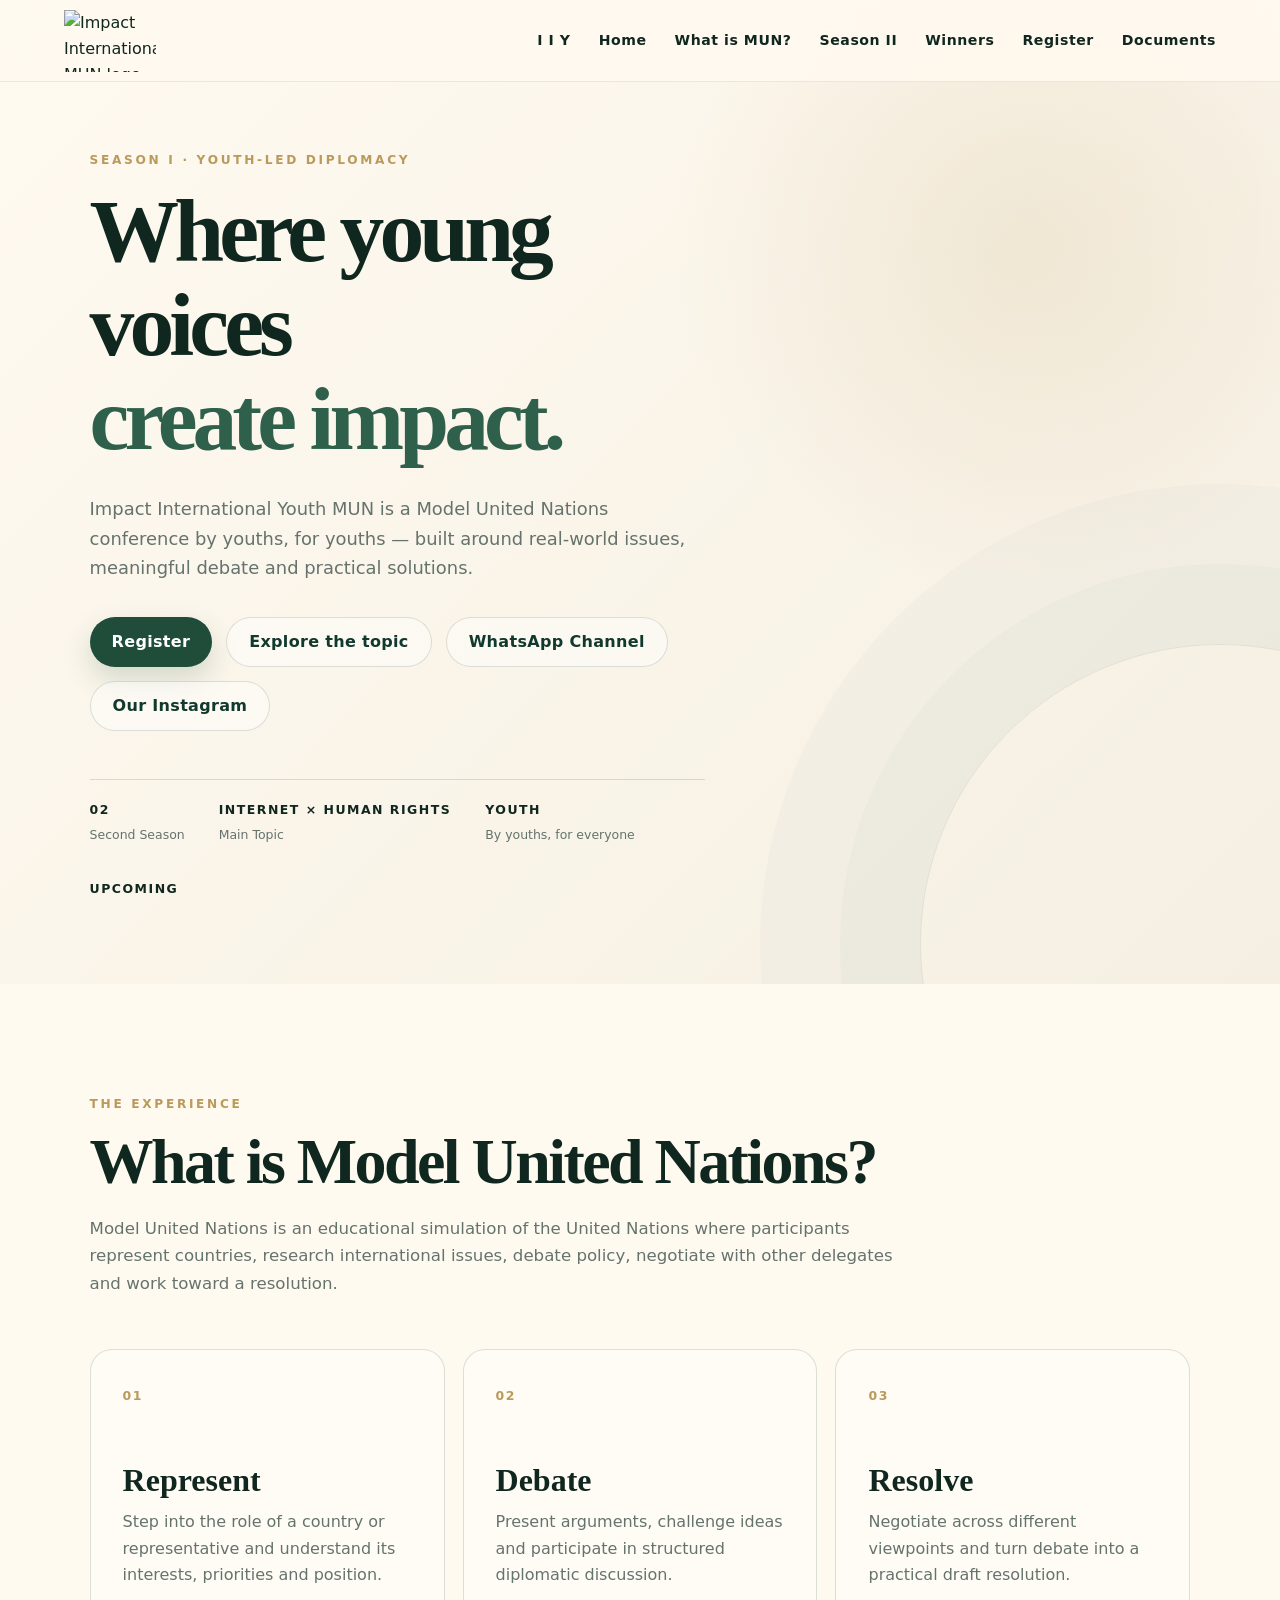
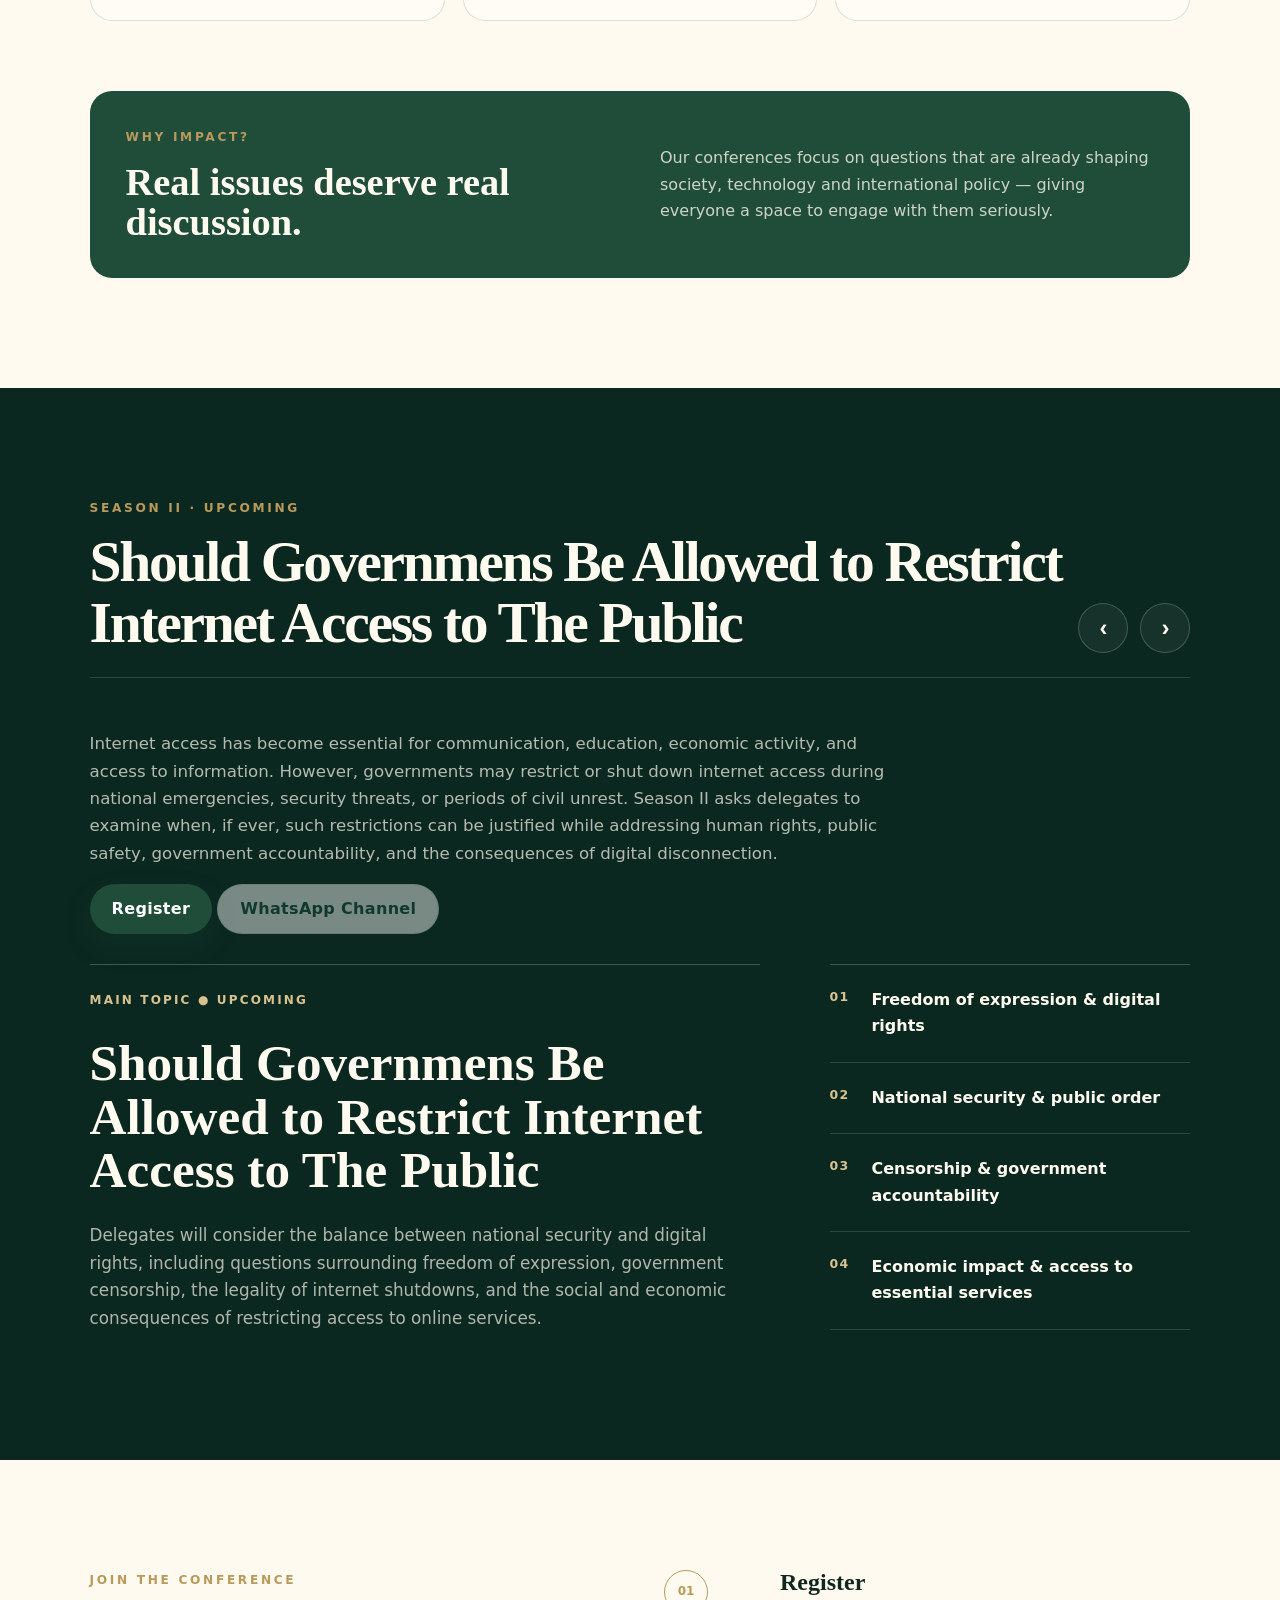
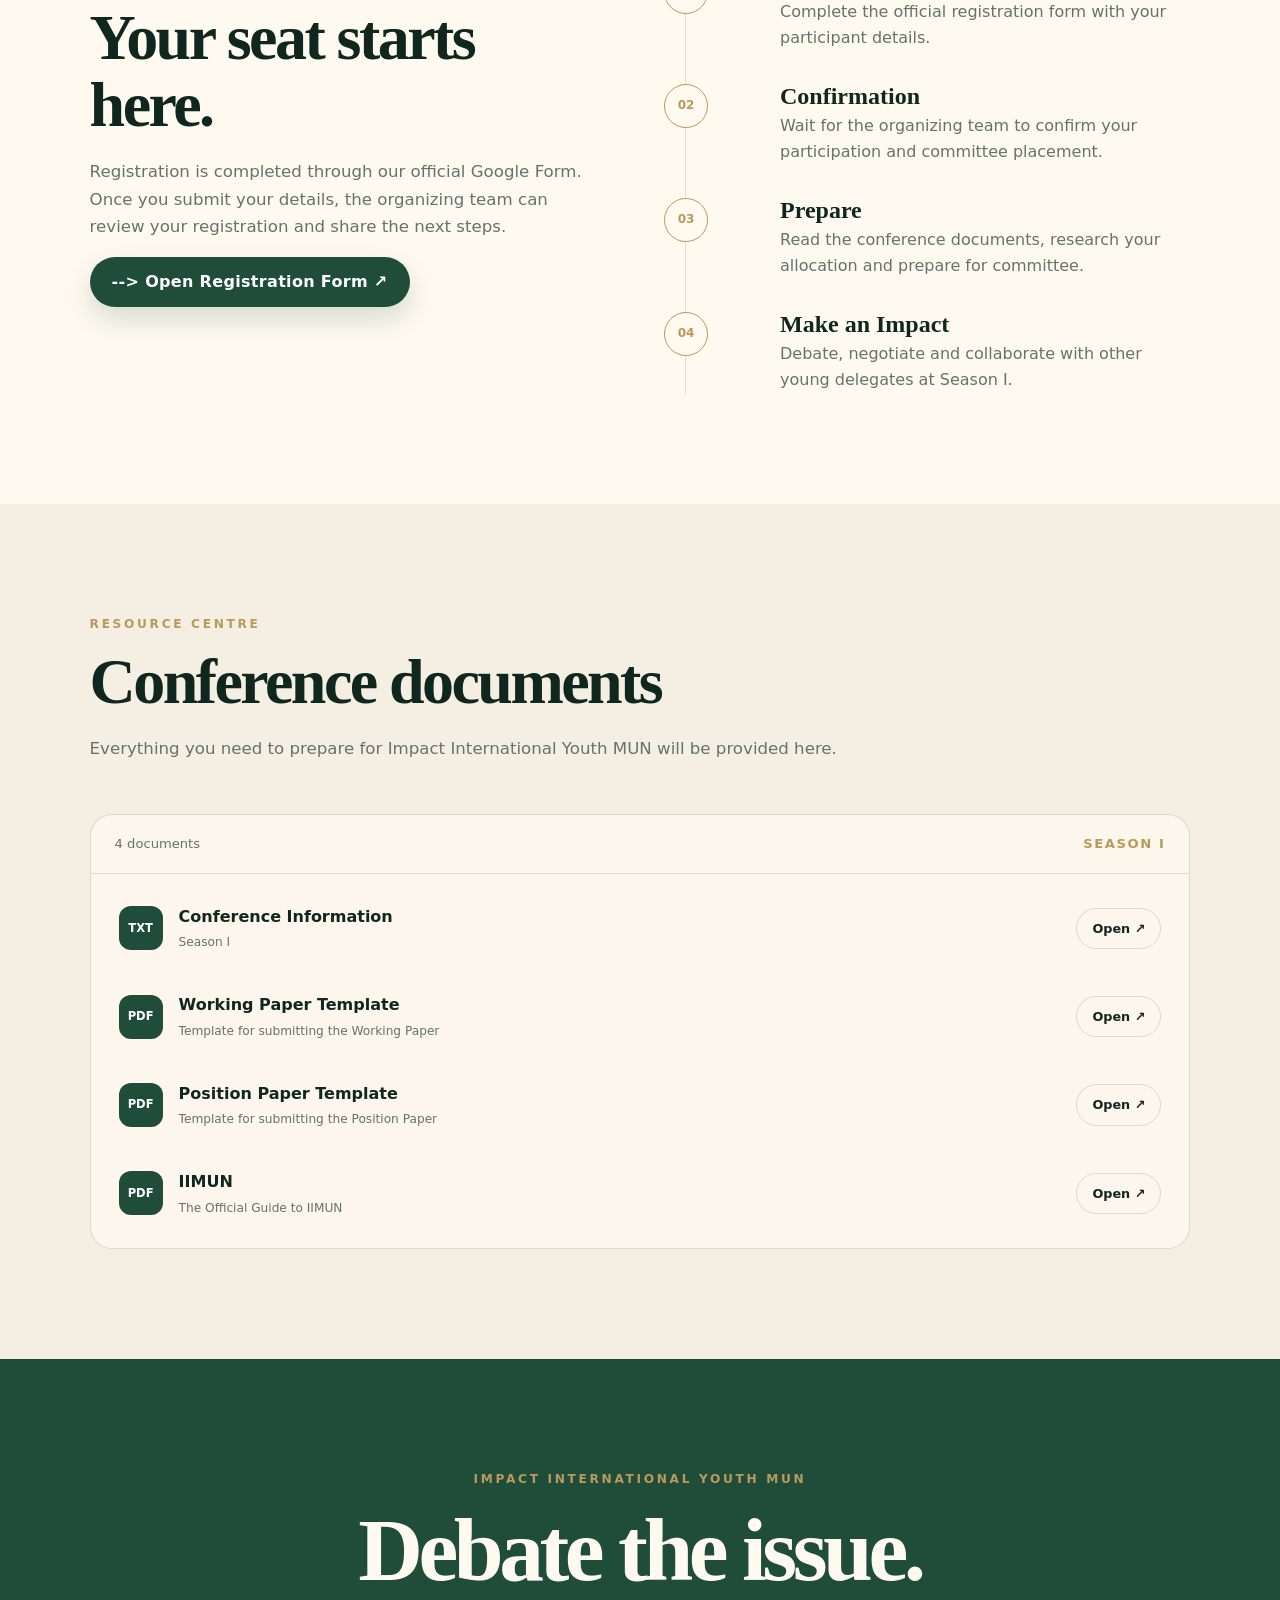
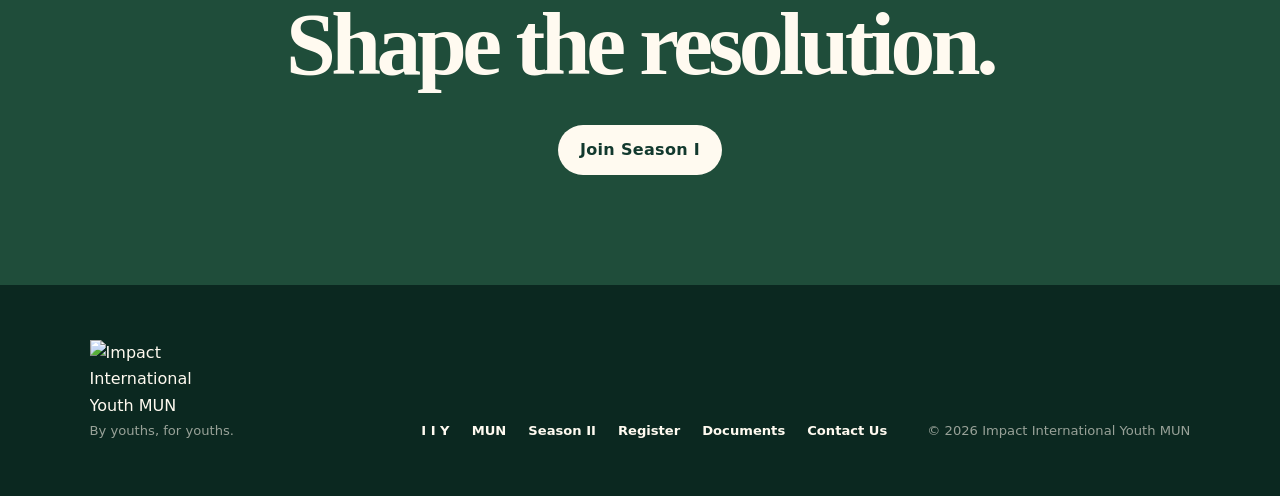
==== index.html @ 38511b3b "Update index.html refg" ====
<!DOCTYPE html>
<html lang="en">
<head>
  <meta charset="UTF-8">
  <meta name="viewport" content="width=device-width, initial-scale=1.0">
  <meta name="description" content="Impact International Youth MUN — a youth-led Model United Nations conference by youths, for youths.">
    <!-- Primary Title & Meta Description -->
  <title>Impact International Youth MUN </title>
  

  <!-- Favicon / Logo for Google Search Results -->
  <link rel="icon" type="image/png" sizes="32x32" href="assets/impact-logo.png">
  <link rel="icon" type="image/png" sizes="16x16" href="assets/imapct-logo.png">
  <link rel="apple-touch-icon" sizes="180x180" href="assets/impact-logo.png">

  <!-- Tells Google your Site Name explicitly -->
  <script type="application/ld+json">
  {
    "@context": "https://schema.org",
    "@type": "WebSite",
    "name": "Impact International Youth MUN",
    "alternateName": "IIYMUN",
    "url": "https://iiymun.mohammedlabeebbhuiyan.workers.dev/"
  }
  </script>
  
  <link rel="icon" type="image/png" href="assets/impact-logo.png">
  <link rel="stylesheet" href="css/styles.css">
</head>
<body>
  <header class="site-header">
    <a class="brand" href="#home" aria-label="Impact International Youth MUN home">
      <img src="assets/impact-logo.png" alt="Impact International MUN logo">
    </a>
    <button class="menu-toggle" aria-label="Open navigation" aria-expanded="false">☰</button>
    <nav class="nav">
      <a href="https://impact-international-youth.official-cd7.workers.dev/">I I Y</a>
      <a href="#home">Home</a>
      <a href="#mun">What is MUN?</a>
      <a href="#season">Season II</a>
      <a href="winners.html">Winners</a>
      <a href="#register">Register</a>
      <a href="#documents">Documents</a>
    </nav>
  </header>

  <main>
    <section id="home" class="hero">
      <div class="hero-glow"></div>
      <div class="hero-content reveal">
        <p class="eyebrow">SEASON I · YOUTH-LED DIPLOMACY</p>
        <h1>Where young voices<br><span>create impact.</span></h1>
        <p class="hero-copy">
          Impact International Youth MUN is a Model United Nations conference by youths, for youths —
          built around real-world issues, meaningful debate and practical solutions.
        </p>
        <div class="hero-actions">
          <a class="btn btn-primary" href="#register">Register</a>
          <a class="btn btn-ghost" href="#season">Explore the topic</a>
          <a class="btn btn-ghost" href="https://whatsapp.com/channel/0029VbDrN6X8qIzuxZwUVL2J" target="_blank">WhatsApp Channel</a>
          <a class="btn btn-ghost" href="https://www.instagram.com/iiy_official0" target="_blank">Our Instagram</a>
        </div>
        <div class="hero-meta">
          <div><strong>02</strong><span>Second Season</span></div>
          <div><strong>INTERNET × HUMAN RIGHTS</strong><span>Main Topic</span></div>
          <div><strong>YOUTH</strong><span>By youths, for everyone</span></div>
          <div><strong>UPCOMING</strong><span></span></div>
        </div>
      </div>
      <div class="hero-mark reveal">
        <img src="assets/impact-logo.png" alt="">
      </div>
    </section>

    <section id="mun" class="section section-light">
      <div class="section-heading reveal">
        <p class="eyebrow">THE EXPERIENCE</p>
        <h2>What is Model United Nations?</h2>
        <p>
          Model United Nations is an educational simulation of the United Nations where
          participants represent countries, research international issues, debate policy,
          negotiate with other delegates and work toward a resolution.
        </p>
      </div>

      <div class="cards three reveal">
        <article class="info-card">
          <span class="card-number">01</span>
          <h3>Represent</h3>
          <p>Step into the role of a country or representative and understand its interests, priorities and position.</p>
        </article>
        <article class="info-card">
          <span class="card-number">02</span>
          <h3>Debate</h3>
          <p>Present arguments, challenge ideas and participate in structured diplomatic discussion.</p>
        </article>
        <article class="info-card">
          <span class="card-number">03</span>
          <h3>Resolve</h3>
          <p>Negotiate across different viewpoints and turn debate into a practical draft resolution.</p>
        </article>
      </div>

      <div class="impact-strip reveal">
        <div>
          <p class="eyebrow">WHY IMPACT?</p>
          <h3>Real issues deserve real discussion.</h3>
        </div>
        <p>
          Our conferences focus on questions that are already shaping society, technology and
          international policy — giving everyone a space to engage with them seriously.
        </p>
      </div>
    </section>

<section id="season" class="section section-dark">
      <!-- Season Header with Side Arrow Navigation -->
      <div class="season-nav-header reveal">
        <div class="season-header-info">
          <p class="eyebrow" id="season-eyebrow">SEASON II · UPCOMING</p>
          <h2 id="season-title">Should Governmens Be Allowed to Restrict Internet Access to The Public</h2>
        </div>
        <div class="season-arrows">
          <button class="season-arrow-btn" id="prev-season" aria-label="Previous Season">‹</button>
          <button class="season-arrow-btn" id="next-season" aria-label="Next Season">›</button>
        </div>
      </div>

      <!-- SEASON II CONTENT (Active by default) -->
      <div class="season-content active" id="season-2-content" data-season="season-2" data-eyebrow="SEASON II · UPCOMING" data-title="Should Governmens Be Allowed to Restrict Internet Access to The Public">
        <div class="section-heading reveal" style="margin-bottom: 30px;">
          <p>
            Internet access has become essential for communication, education, economic activity, and access to information. However, governments may restrict or shut down internet access during national emergencies, security threats, or periods of civil unrest. Season II asks delegates to examine when, if ever, such restrictions can be justified while addressing human rights, public safety, government accountability, and the consequences of digital disconnection.
          </p>
          <!--<a class="btn btn-ghost" href="winners.html">Explore The Winners of S1</a>-->
          <a class="btn btn-primary" href="#register">Register</a>
          <a class="btn btn-ghost" href="https://whatsapp.com/channel/0029VbDrN6X8qIzuxZwUVL2J" target="_blank">WhatsApp Channel</a>
        </div>

        <div class="topic-layout">
          <div class="topic-main reveal">
            <div class="topic-tag">MAIN TOPIC ● UPCOMING </div>
            <h3>Should Governmens Be Allowed to Restrict Internet Access to The Public</h3>
            <p>
              Delegates will consider the balance between national security and digital rights, including questions surrounding freedom of expression, government censorship, the legality of internet shutdowns, and the social and economic consequences of restricting access to online services.
            </p>
          </div>
          <div class="topic-points reveal">
            <div><strong>01</strong><span>Freedom of expression & digital rights</span></div>
            <div><strong>02</strong><span>National security & public order</span></div>
            <div><strong>03</strong><span>Censorship & government accountability</span></div>
            <div><strong>04</strong><span>Economic impact & access to essential services</span></div>
            <!--<div><strong>05</strong><span><a class="btn btn-ghost" href="winners.html">Explore the Winners of S1</a></span></div>-->
          </div>
        </div>
      </div>

      <!-- SEASON I CONTENT -->
      <div class="season-content" id="season-1-content" data-season="season-1" data-eyebrow="SEASON I ● ENDED" data-title="Regulating AI in mental healthcare">
        <div class="section-heading reveal" style="margin-bottom: 30px;">
          <p>
            Artificial intelligence is increasingly being used to support mental healthcare diagnosis. 
            Season I asks delegates to examine how its benefits can be encouraged while
            addressing safety, accountability, privacy, bias and access.
          </p>
          <a class="btn btn-ghost" href="winners.html">Explore The Winners of S1</a>
        </div>

        <div class="topic-layout">
          <div class="topic-main reveal">
            <div class="topic-tag">MAIN TOPIC ● ENDED</div>
            <h3>How should governments and international institutions regulate the use of AI in mental healthcare?</h3>
            <p>
              Delegates will consider the balance between innovation and patient protection,
              including questions around oversight, transparency, data governance, responsibility
              when AI-assisted decisions go wrong, and equitable access to reliable technologies.
            </p>
          </div>
          <div class="topic-points reveal">
            <div><strong>01</strong><span>Patient safety & clinical oversight</span></div>
            <div><strong>02</strong><span>Privacy, consent & health data</span></div>
            <div><strong>03</strong><span>Bias, fairness & accountability</span></div>
            <div><strong>04</strong><span>Innovation & equitable access</span></div>
            <div><strong>05</strong><span><a class="btn btn-ghost" href="winners.html">Explore the Winners of S1</a></span></div>
          </div>
        </div>
      </div>
    </section>
      

      
    <section id="register" class="section section-light">
      <div class="registration-grid">
        <div class="section-heading reveal">
          <p class="eyebrow">JOIN THE CONFERENCE</p>
          <h2>Your seat starts here.</h2>
          <p>
            Registration is completed through our official Google Form. Once you submit your
            details, the organizing team can review your registration and share the next steps.
          </p>
          <a class="btn btn-primary" href="https://mymun.com/conferences/i-i-y-mun-2026" target="_blank" rel="noopener">-->
            <!--Open Registration Form ↗
          <!--<a class="btn btn-primary" href="assets/nor.png" target="_blank">-->
          Open Registration Form ↗
          </a>
          
        </div>

        <div class="process reveal">
          <div class="process-step">
            <span>01</span>
            <div><h3>Register</h3><p>Complete the official registration form with your participant details.</p></div>
          </div>
          <div class="process-line"></div>
          <div class="process-step">
            <span>02</span>
            <div><h3>Confirmation</h3><p>Wait for the organizing team to confirm your participation and committee placement.</p></div>
          </div>
          <div class="process-line"></div>
          <div class="process-step">
            <span>03</span>
            <div><h3>Prepare</h3><p>Read the conference documents, research your allocation and prepare for committee.</p></div>
          </div>
          <div class="process-line"></div>
          <div class="process-step">
            <span>04</span>
            <div><h3>Make an Impact</h3><p>Debate, negotiate and collaborate with other young delegates at Season I.</p></div>
          </div>
        </div>
      </div>
    </section>

    <section id="documents" class="section section-docs">
      <div class="section-heading reveal">
        <p class="eyebrow">RESOURCE CENTRE</p>
        <h2>Conference documents</h2>
        <p>Everything you need to prepare for Impact International Youth MUN will be provided here.</p>
      </div>

      <div class="documents-panel reveal">
        <div class="documents-toolbar">
          <span id="document-count">1 document</span>
          <span class="document-status">SEASON I</span>
        </div>
        <div id="documents-list" class="documents-list"></div>
      </div>
    </section>

    <section class="cta-section">
      <div class="cta-inner reveal">
        <p class="eyebrow">IMPACT INTERNATIONAL YOUTH MUN</p>
        <h2>Debate the issue.<br>Shape the resolution.</h2>
        <a class="btn btn-light" href="#register">Join Season I</a>
      </div>
    </section>
  </main>

  <footer class="footer">
    <div>
      <img src="assets/impact-logo.png" alt="Impact International Youth MUN">
      <p>By youths, for youths.</p>
    </div>
    <div class="footer-links">
      <a href="https://impact-international-youth.official-cd7.workers.dev/">I I Y</a>
      <a href="#mun">MUN</a>
      <a href="#season">Season II</a>
      <a href="#register">Register</a>
      <a href="#documents">Documents</a>
      <a href="mailto:impactinternationalyouth@gmail.com">Contact Us</a>
    </div>
    <p class="copyright">© <span id="year"></span> Impact International Youth MUN</p>
    
  </footer>

  <script src="js/script.js"></script>
</body>
</html>
---- css/styles.css ----
:root {
  --green-950: #0b2820;
  --green-900: #12392e;
  --green-800: #1f4d3a;
  --green-700: #2e604c;
  --green-500: #5c806d;
  --cream: #f5efe3;
  --paper: #fffaf0;
  --gold: #b99a5b;
  --gold-light: #d8c28f;
  --ink: #10271f;
  --muted: #65736d;
  --line: rgba(31, 77, 58, .16);
  --shadow: 0 24px 70px rgba(11, 40, 32, .12);
  --radius: 22px;
  --max: 1180px;
}

* { box-sizing: border-box; }
html { scroll-behavior: smooth; }
body {
  margin: 0;
  color: var(--ink);
  background: var(--paper);
  font-family: Inter, ui-sans-serif, system-ui, -apple-system, BlinkMacSystemFont, "Segoe UI", sans-serif;
  line-height: 1.65;
}
a { color: inherit; text-decoration: none; }
img { max-width: 100%; display: block; }

.site-header {
  position: fixed;
  z-index: 50;
  top: 0;
  left: 0;
  right: 0;
  height: 82px;
  padding: 10px clamp(20px, 5vw, 70px);
  display: flex;
  align-items: center;
  justify-content: space-between;
  background: rgba(255,250,240,.84);
  backdrop-filter: blur(18px);
  border-bottom: 1px solid rgba(31,77,58,.1);
}
.brand img { width: 92px; height: 62px; object-fit: contain; object-position: center; }
.nav { display: flex; gap: 28px; align-items: center; font-size: .88rem; font-weight: 700; letter-spacing: .04em; }
.nav a { position: relative; padding: 8px 0; }
.nav a::after { content:""; position:absolute; left:0; bottom:0; width:0; height:2px; background:var(--gold); transition:.25s; }
.nav a:hover::after { width:100%; }
.menu-toggle { display:none; border:0; background:transparent; font-size:1.6rem; color:var(--green-900); }

.hero {
  min-height: 100vh;
  padding: 150px clamp(22px, 7vw, 100px) 80px;
  display: grid;
  grid-template-columns: 1.15fr .85fr;
  gap: 30px;
  align-items: center;
  position: relative;
  overflow: hidden;
  background:
    radial-gradient(circle at 80% 25%, rgba(185,154,91,.15), transparent 28%),
    linear-gradient(135deg, var(--paper), var(--cream));
}
.hero-glow { position:absolute; width:600px; height:600px; border-radius:50%; right:-240px; bottom:-260px; border:1px solid rgba(31,77,58,.1); box-shadow:0 0 0 80px rgba(31,77,58,.025), 0 0 0 160px rgba(31,77,58,.018); }
.hero-content { max-width: 760px; position:relative; z-index:1; }
.eyebrow { margin:0 0 14px; color:var(--gold); font-size:.76rem; font-weight:800; letter-spacing:.22em; text-transform:uppercase; }
h1,h2,h3 { font-family: Georgia, "Times New Roman", serif; line-height:1.05; }
h1 { font-size:clamp(3.4rem, 7vw, 6.7rem); margin:0 0 28px; letter-spacing:-.055em; }
h1 span { color:var(--green-700); }
.hero-copy { max-width:650px; font-size:1.12rem; color:var(--muted); }
.hero-actions { display:flex; gap:14px; flex-wrap:wrap; margin:34px 0 48px; }
.btn { display:inline-flex; align-items:center; justify-content:center; min-height:50px; padding:0 22px; border-radius:999px; font-weight:800; letter-spacing:.02em; transition:transform .2s, box-shadow .2s, background .2s; }
.btn:hover { transform:translateY(-2px); }
.btn-primary { background:var(--green-800); color:white; box-shadow:0 12px 28px rgba(31,77,58,.18); }
.btn-ghost { border:1px solid var(--line); color:var(--green-900); background:rgba(255,255,255,.45); }
.btn-light { background:var(--paper); color:var(--green-900); }
.hero-meta { display:flex; gap:34px; flex-wrap:wrap; border-top:1px solid var(--line); padding-top:20px; }
.hero-meta div { display:flex; flex-direction:column; }
.hero-meta strong { font-size:.78rem; letter-spacing:.12em; }
.hero-meta span { color:var(--muted); font-size:.78rem; margin-top:4px; }
.hero-mark { justify-self:center; max-width:510px; filter: drop-shadow(0 30px 35px rgba(11,40,32,.14)); }
.hero-mark img { width:100%; }

.section { padding:110px clamp(22px, 7vw, 100px); }
.section-light { background:var(--paper); }
.section-dark { background:var(--green-950); color:var(--paper); }
.section-heading { max-width:820px; margin-bottom:52px; }
.section-heading h2 { margin:0 0 20px; font-size:clamp(2.5rem, 5vw, 4.6rem); letter-spacing:-.04em; }
.section-heading p:not(.eyebrow) { color:var(--muted); font-size:1.04rem; }
.section-dark .section-heading p:not(.eyebrow) { color:rgba(255,250,240,.7); }

.cards { max-width:var(--max); margin:auto; }
.three { display:grid; grid-template-columns:repeat(3,1fr); gap:18px; }
.info-card { border:1px solid var(--line); padding:32px; border-radius:var(--radius); background:rgba(255,255,255,.4); min-height:260px; transition:transform .25s, box-shadow .25s; }
.info-card:hover { transform:translateY(-5px); box-shadow:var(--shadow); }
.card-number { color:var(--gold); font-weight:800; font-size:.78rem; letter-spacing:.12em; }
.info-card h3 { font-size:2rem; margin:55px 0 12px; }
.info-card p { color:var(--muted); margin:0; }
.impact-strip { max-width:var(--max); margin:70px auto 0; padding:36px; border-radius:var(--radius); background:var(--green-800); color:var(--paper); display:grid; grid-template-columns:1fr 1fr; gap:40px; align-items:center; }
.impact-strip h3 { font-size:2.4rem; margin:0; }
.impact-strip p:last-child { color:rgba(255,250,240,.78); }

.topic-layout { max-width:var(--max); margin:auto; display:grid; grid-template-columns:1.3fr .7fr; gap:70px; align-items:start; }
.topic-main { border-top:1px solid rgba(255,250,240,.22); padding-top:26px; }
.topic-tag { color:var(--gold-light); font-size:.75rem; font-weight:800; letter-spacing:.18em; }
.topic-main h3 { font-size:clamp(2rem,4vw,3.5rem); margin:25px 0; }
.topic-main p { color:rgba(255,250,240,.68); font-size:1.05rem; }
.topic-points { border-top:1px solid rgba(255,250,240,.22); }
.topic-points div { display:flex; gap:22px; padding:22px 0; border-bottom:1px solid rgba(255,250,240,.15); }
.topic-points strong { color:var(--gold-light); font-size:.78rem; letter-spacing:.1em; }
.topic-points span { font-weight:700; }

.registration-grid { max-width:var(--max); margin:auto; display:grid; grid-template-columns:1fr 1fr; gap:90px; align-items:start; }
.registration-grid .section-heading { margin:0; }
.small-note { font-size:.78rem !important; color:#8b938e !important; margin-top:15px; }
.process { border-left:1px solid var(--line); padding-left:30px; }
.process-step { display:grid; grid-template-columns:44px 1fr; gap:20px; align-items:start; }
.process-step > span { width:44px; height:44px; display:grid; place-items:center; border:1px solid var(--gold); border-radius:50%; color:var(--gold); font-weight:800; font-size:.75rem; margin-left:-52px; background:var(--paper); }
.process-step h3 { font-size:1.5rem; margin:0 0 4px; }
.process-step p { color:var(--muted); margin:0; }
.process-line { height:32px; }

.section-docs { background:var(--cream); }
.documents-panel { max-width:var(--max); margin:auto; border:1px solid var(--line); border-radius:var(--radius); background:rgba(255,250,240,.7); overflow:hidden; }
.documents-toolbar { padding:18px 24px; display:flex; justify-content:space-between; border-bottom:1px solid var(--line); color:var(--muted); font-size:.82rem; }
.document-status { color:var(--gold); font-weight:800; letter-spacing:.12em; }
.documents-list { padding:10px; }
.document-row { display:flex; justify-content:space-between; align-items:center; gap:20px; padding:20px 18px; border-radius:14px; }
.document-row:hover { background:rgba(31,77,58,.06); }
.document-info { display:flex; align-items:center; gap:16px; }
.document-icon { width:44px; height:44px; display:grid; place-items:center; border-radius:12px; background:var(--green-800); color:white; font-size:.72rem; font-weight:900; }
.document-name { font-weight:800; }
.document-type { display:block; color:var(--muted); font-size:.76rem; margin-top:2px; }
.document-open { border:1px solid var(--line); border-radius:999px; padding:9px 15px; font-size:.8rem; font-weight:800; }
.empty-docs { padding:30px 20px; color:var(--muted); }

.cta-section { padding:110px 22px; background:var(--green-800); color:var(--paper); text-align:center; }
.cta-inner h2 { font-size:clamp(3rem,7vw,6rem); letter-spacing:-.05em; margin:0 0 34px; }

.footer { background:var(--green-950); color:var(--paper); padding:55px clamp(22px,7vw,100px); display:grid; grid-template-columns:1fr auto auto; gap:40px; align-items:end; }
.footer img { width:120px; height:75px; object-fit:contain; object-position:left center; }
.footer p { margin:5px 0 0; color:rgba(255,250,240,.58); font-size:.82rem; }
.footer-links { display:flex; gap:22px; font-size:.82rem; font-weight:700; }
.footer-links a:hover { color:var(--gold-light); }
.copyright { text-align:right; }

.reveal { opacity:0; transform:translateY(20px); transition:opacity .7s ease, transform .7s ease; }
.reveal.visible { opacity:1; transform:none; }

@media (max-width: 900px) {
  .nav { position:absolute; top:82px; right:18px; left:18px; padding:18px; border:1px solid var(--line); border-radius:18px; background:var(--paper); display:none; flex-direction:column; align-items:stretch; gap:4px; box-shadow:var(--shadow); }
  .nav.open { display:flex; }
  .menu-toggle { display:block; }
  .hero { grid-template-columns:1fr; min-height:auto; padding-top:135px; }
  .hero-mark { max-width:370px; order:-1; }
  .three, .registration-grid, .topic-layout, .impact-strip { grid-template-columns:1fr; }
  .registration-grid { gap:55px; }
  .footer { grid-template-columns:1fr; align-items:start; }
  .copyright { text-align:left; }
}
@media (max-width: 600px) {
  h1 { font-size:3.25rem; }
  .section { padding-top:78px; padding-bottom:78px; }
  .hero-meta { gap:20px; }
  .hero-actions .btn { width:100%; }
  .topic-main h3 { font-size:2rem; }
  .process { margin-left:10px; }
  .footer-links { flex-wrap:wrap; }
}

/* Season Switcher Styles */
.season-switcher {
  display: flex;
  gap: 12px;
  margin-bottom: 40px;
  justify-content: flex-start;
}

.season-btn {
  background: rgba(255, 250, 240, 0.08);
  border: 1px solid rgba(255, 250, 240, 0.15);
  color: var(--paper);
  padding: 10px 20px;
  border-radius: 999px;
  font-weight: 700;
  font-size: 0.85rem;
  cursor: pointer;
  transition: all 0.25s ease;
}

.season-btn:hover {
  background: rgba(255, 250, 240, 0.15);
}

.season-btn.active {
  background: var(--gold);
  color: var(--green-950);
  border-color: var(--gold);
}

/* Season Content Visibility Toggles */
.season-content {
  display: none;
  opacity: 0;
  transition: opacity 0.4s ease;
}

.season-content.active {
  display: block;
  opacity: 1;
}
/* Season Arrow Navigation Header */
.season-nav-header {
  display: flex;
  justify-content: space-between;
  align-items: flex-end;
  margin-bottom: 52px;
  border-bottom: 1px solid rgba(255, 250, 240, 0.15);
  padding-bottom: 24px;
}

.season-header-info h2 {
  margin: 0;
  font-size: clamp(2.2rem, 4.5vw, 4rem);
  letter-spacing: -.04em;
}

.season-arrows {
  display: flex;
  gap: 12px;
}

.season-arrow-btn {
  width: 50px;
  height: 50px;
  border-radius: 50%;
  border: 1px solid rgba(255, 250, 240, 0.2);
  background: rgba(255, 250, 240, 0.05);
  color: var(--paper);
  font-size: 1.5rem;
  font-weight: 700;
  display: grid;
  place-items: center;
  cursor: pointer;
  transition: all 0.25s ease;
}

.season-arrow-btn:hover {
  background: var(--gold);
  color: var(--green-950);
  border-color: var(--gold);
  transform: translateY(-2px);
}
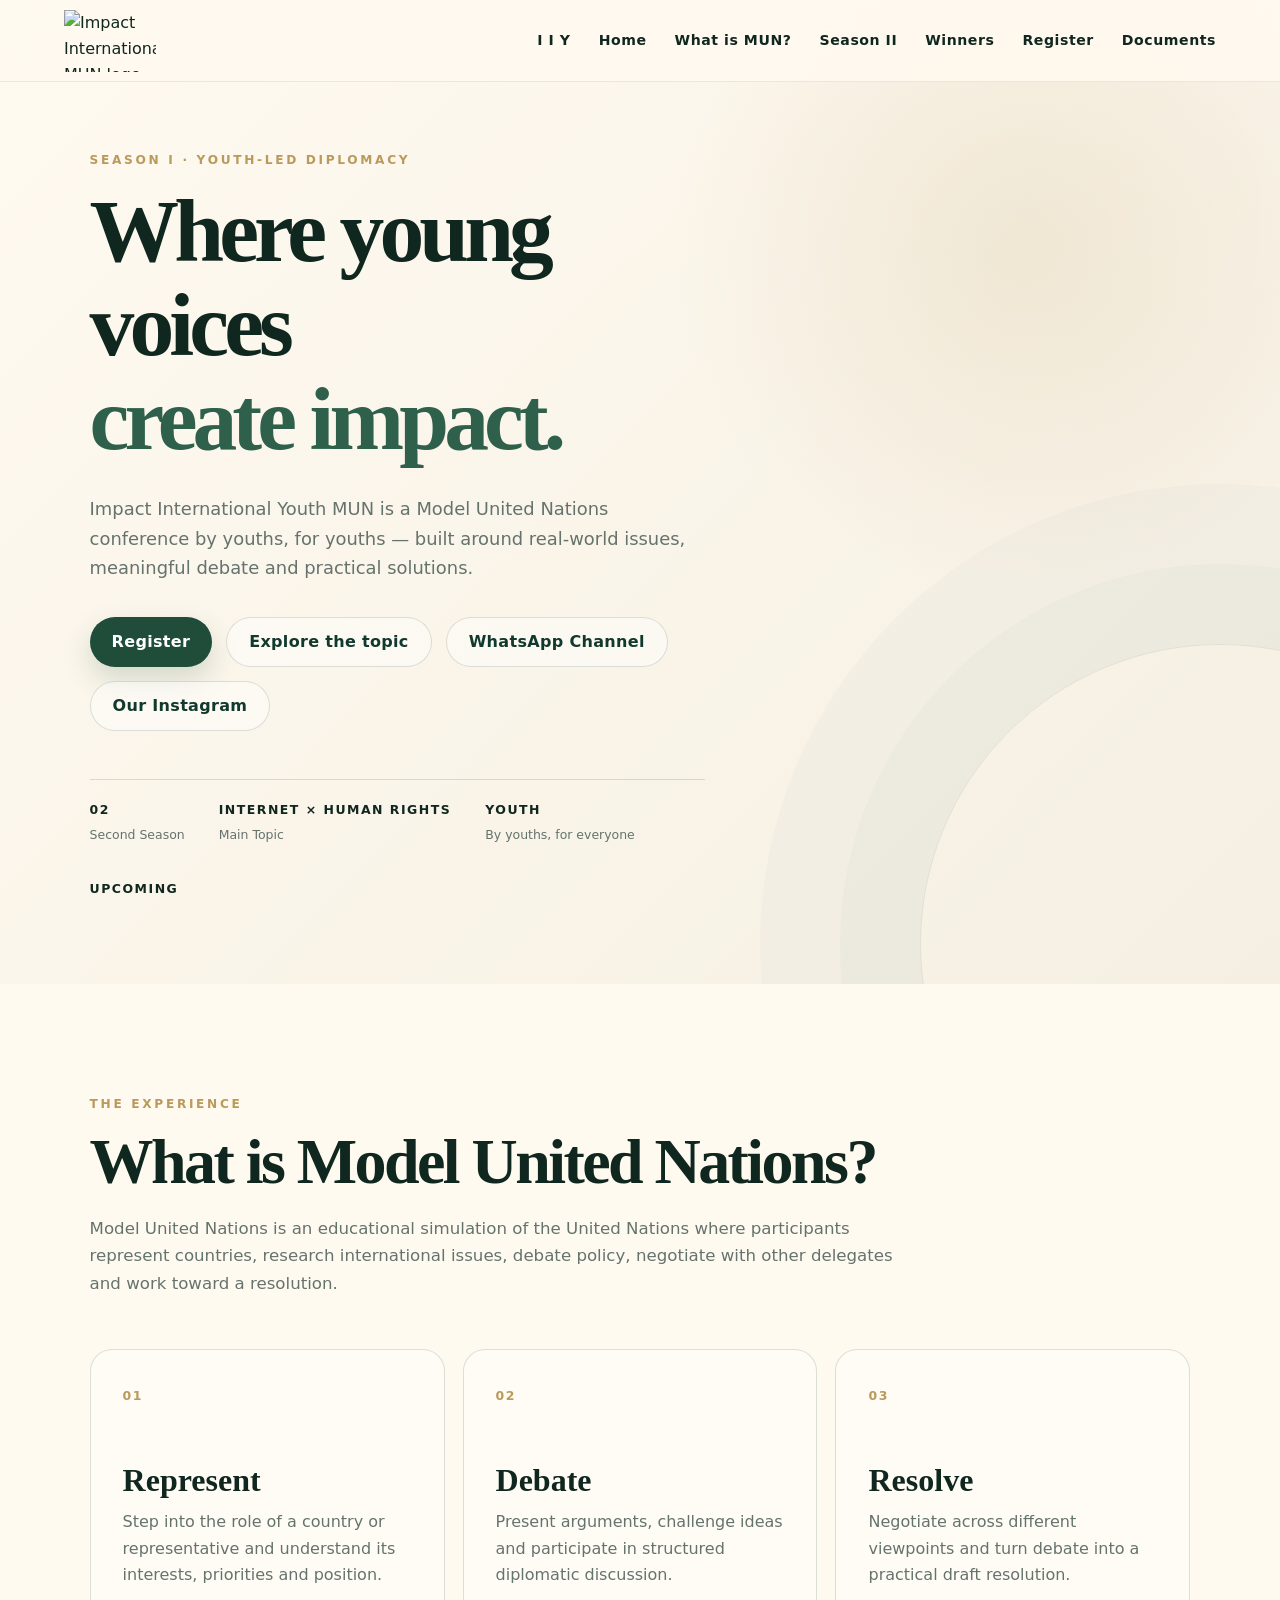
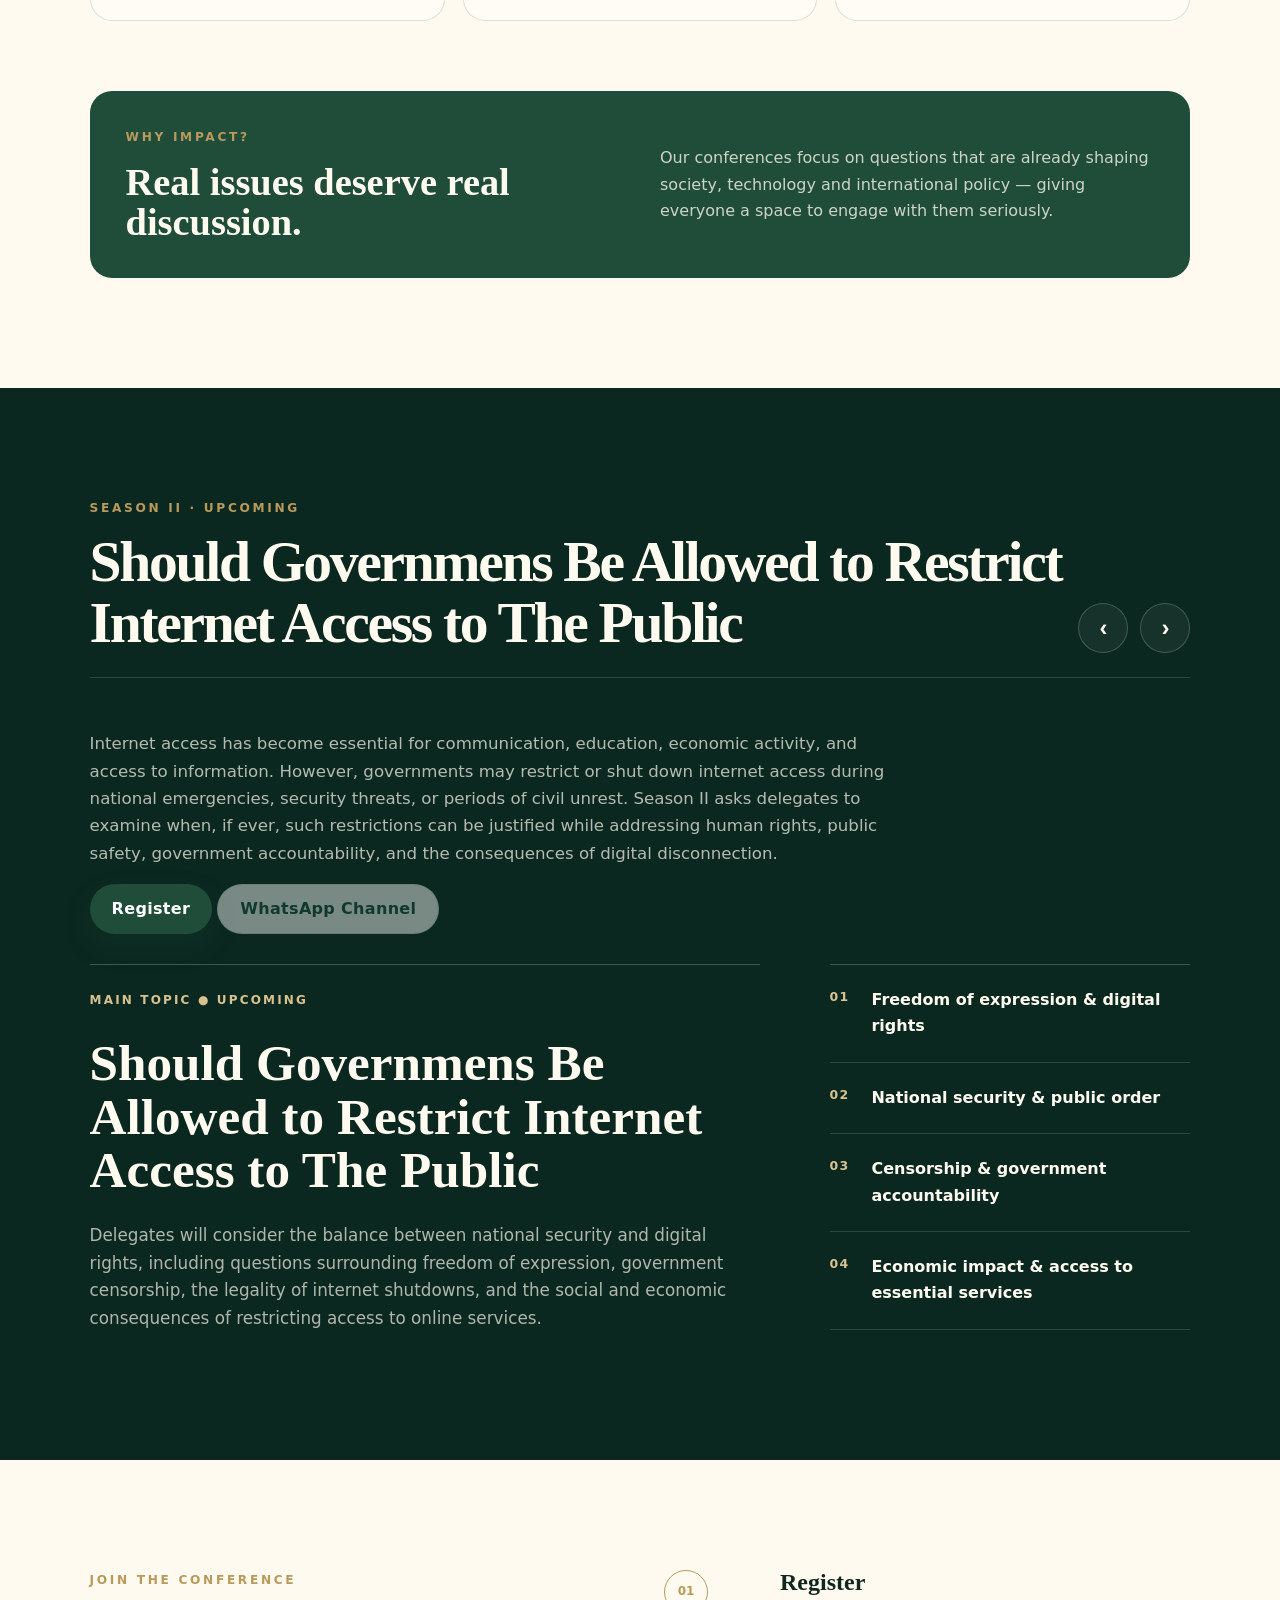
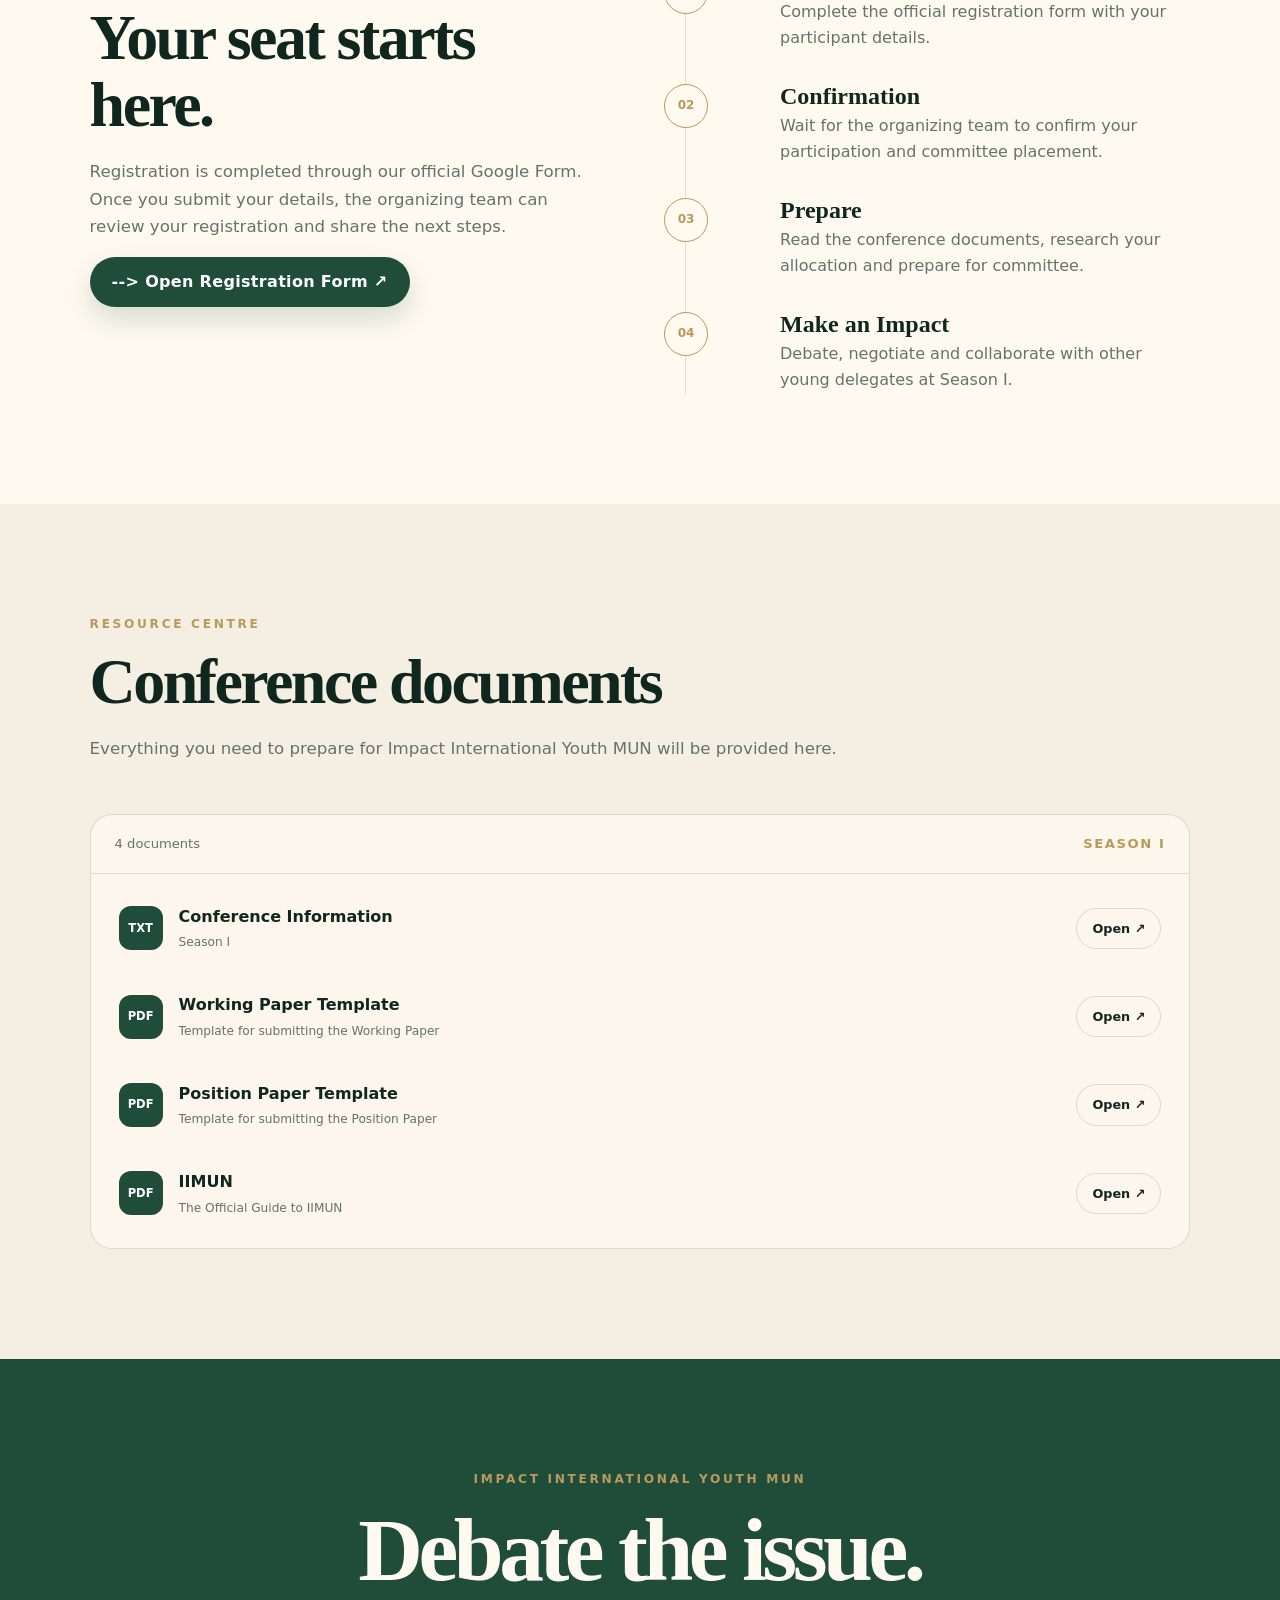
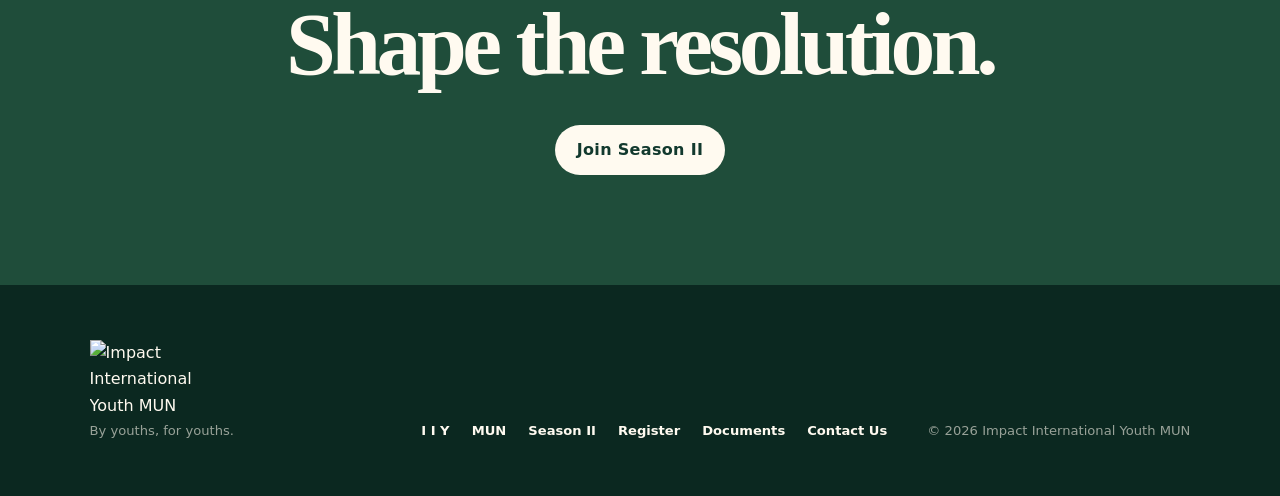
==== commit c30ea42f: "Update index.html s" ====
--- a/index.html
+++ b/index.html
@@ -250,7 +250,7 @@
       <div class="cta-inner reveal">
         <p class="eyebrow">IMPACT INTERNATIONAL YOUTH MUN</p>
         <h2>Debate the issue.<br>Shape the resolution.</h2>
-        <a class="btn btn-light" href="#register">Join Season I</a>
+        <a class="btn btn-light" href="#register">Join Season II</a>
       </div>
     </section>
   </main>
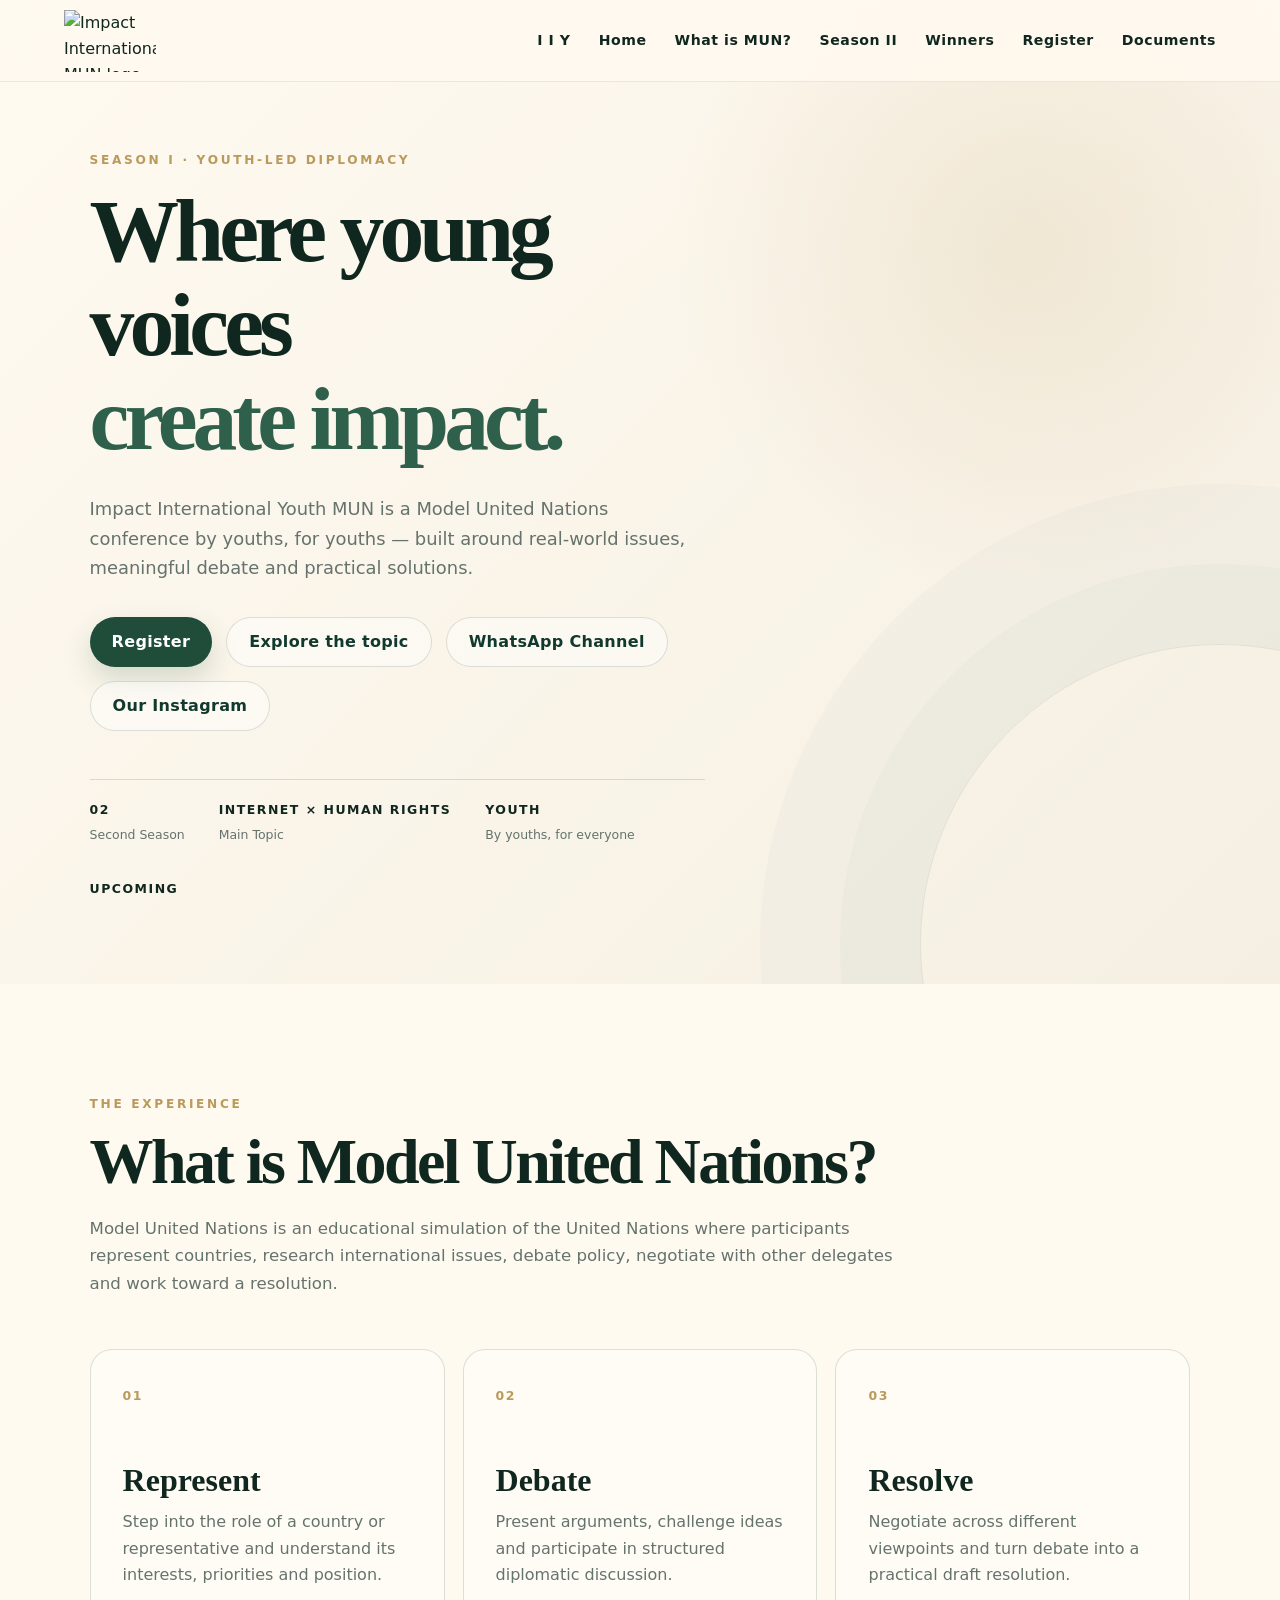
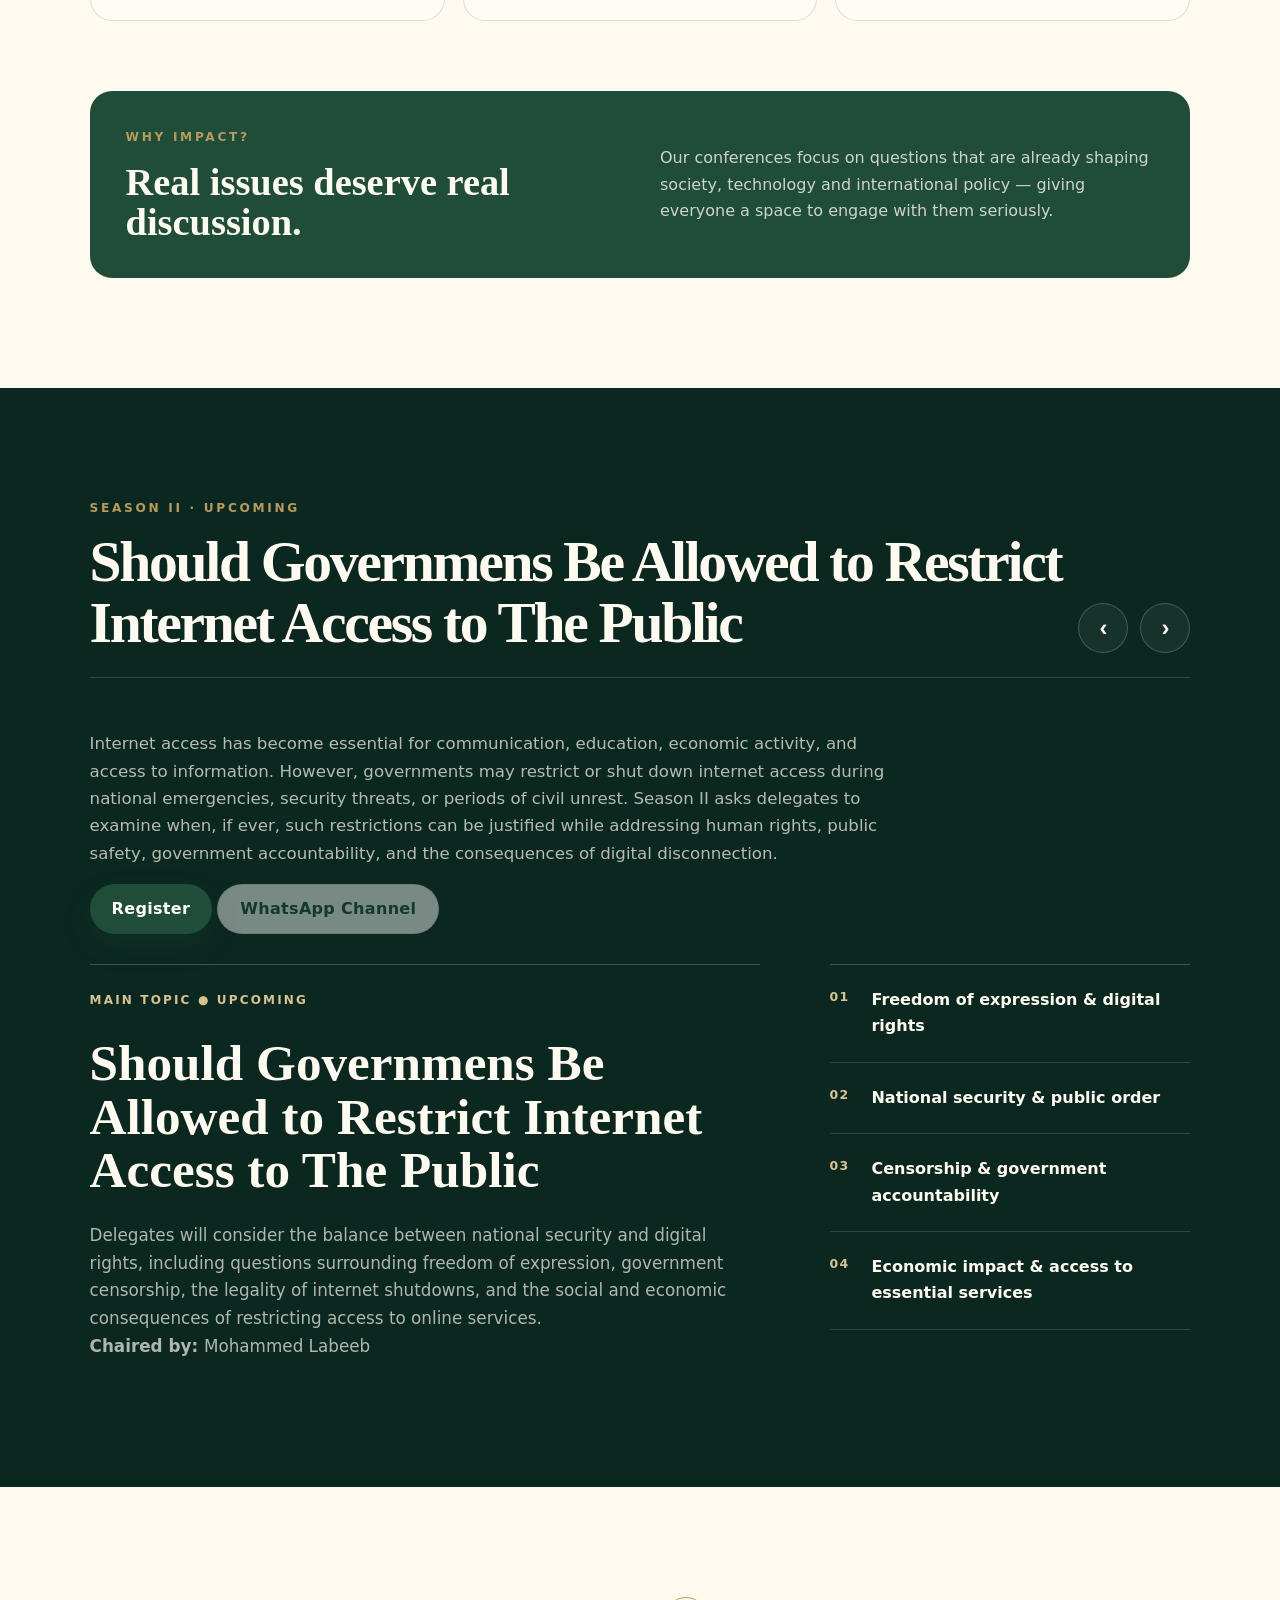
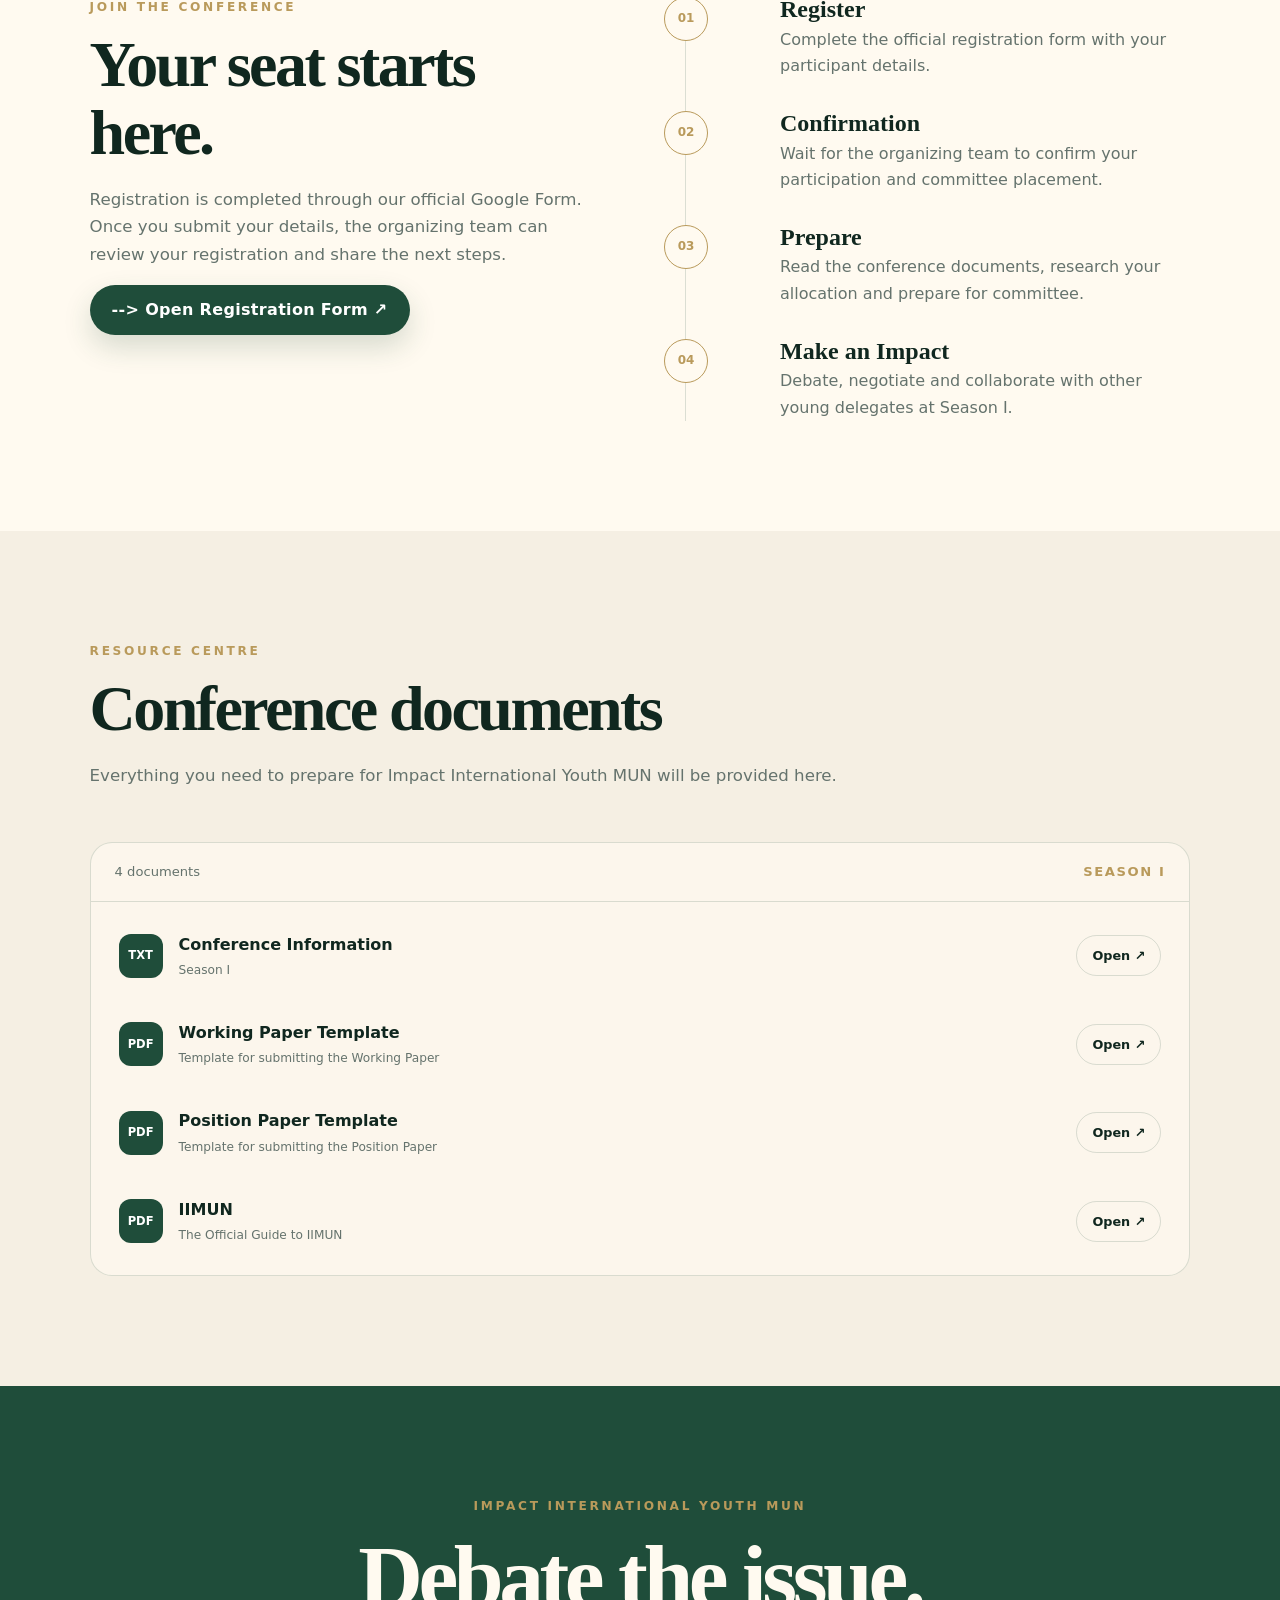
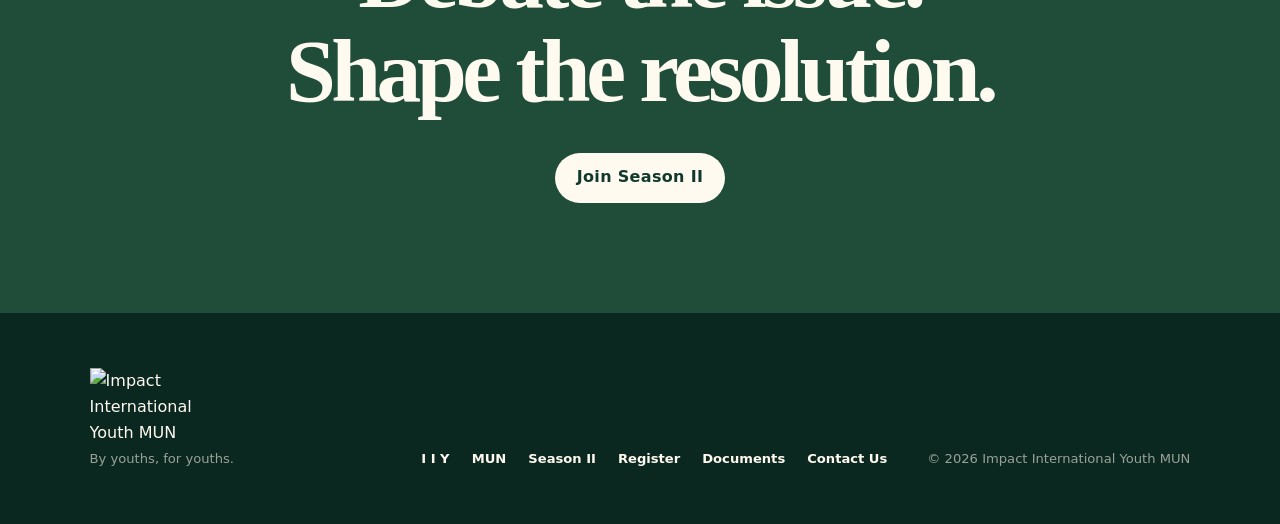
==== commit f4ec3e70: "Update index.html" ====
--- a/index.html
+++ b/index.html
@@ -3,7 +3,9 @@
 <head>
   <meta charset="UTF-8">
   <meta name="viewport" content="width=device-width, initial-scale=1.0">
-  <meta name="description" content="Impact International Youth MUN — a youth-led Model United Nations conference by youths, for youths.">
+  <meta name="description" content="Impact International Youth MUN — a youth-led Model United Nations conference by youths, for youths. It is an itiative of the parent organisation Impact International Youth  https://impact-international-youth.official-cd7.workers.dev/ ">
+  <meta name="description" content="Impact International Youth MUN — season 1 has ended, registration for season 2 is ongoing - the winners of season 1 are avaliable at https://iiymun.mohammedlabeebbhuiyan.workers.dev/winners , they are as follows IIYMUN · SEASON I Regulating AI in mental healthcare 4 recognitions SEASON I · SPECIAL RECOGNITION Special Certificate of Appreciation Presented in recognition of dedicated service and creative contribution as the Head of Media & Design for IIYMUN Season I.Presented to Ahmed Deedat 02 SEASON I · AWARD Best Delegate Presented to the delegate who demonstrated exceptional preparation, diplomacy, engagement, negotiation, leadership, and understanding of their country's position throughout the committee. Winner Abdul Haadi 03 SEASON I · AWARD Outstanding Delegate Recognising a delegate who consistently demonstrated strong research, diplomacy, constructive participation, persuasive speaking, and meaningful contribution to committee discussions. Winner Muhammad Huzaifa 04SEASON I · AWARD Best Position Paper Awarded for an outstanding position paper demonstrating strong research, clear understanding of the topic, realistic policy recommendations, country alignment, structure, and persuasive analysis. Winner Vihaan Jethlia">
+
     <!-- Primary Title & Meta Description -->
   <title>Impact International Youth MUN </title>
   
@@ -142,7 +144,7 @@
             <div class="topic-tag">MAIN TOPIC ● UPCOMING </div>
             <h3>Should Governmens Be Allowed to Restrict Internet Access to The Public</h3>
             <p>
-              Delegates will consider the balance between national security and digital rights, including questions surrounding freedom of expression, government censorship, the legality of internet shutdowns, and the social and economic consequences of restricting access to online services.
+              Delegates will consider the balance between national security and digital rights, including questions surrounding freedom of expression, government censorship, the legality of internet shutdowns, and the social and economic consequences of restricting access to online services. <br> <b>Chaired by: </b> Mohammed Labeeb
             </p>
           </div>
           <div class="topic-points reveal">
@@ -174,6 +176,10 @@
               Delegates will consider the balance between innovation and patient protection,
               including questions around oversight, transparency, data governance, responsibility
               when AI-assisted decisions go wrong, and equitable access to reliable technologies.
+<u>
+<br> <b>Chaired by: </b> Naila Nasir
+<br> <b>Chaired by: </b> Yashika Hiwse
+<br> <b>Secretary General: </b> Mohammed Labeeb</u>
             </p>
           </div>
           <div class="topic-points reveal">
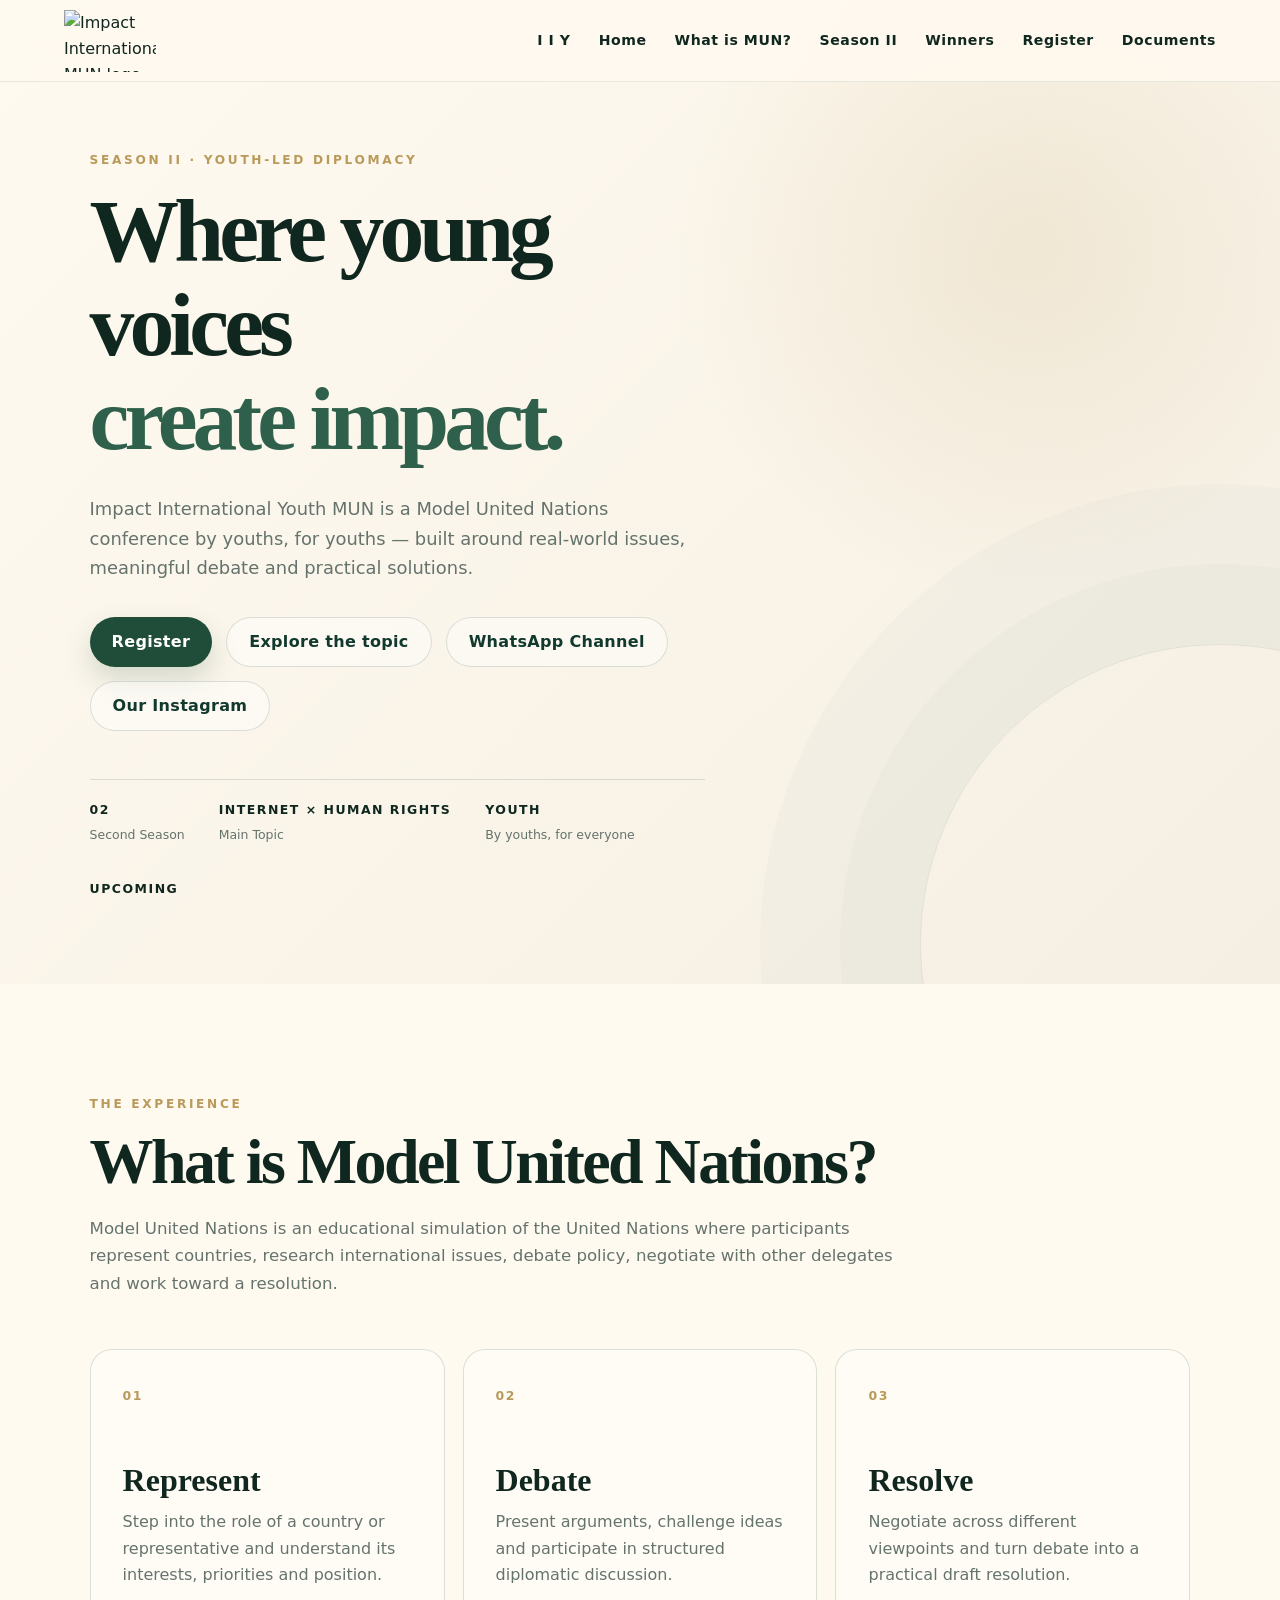
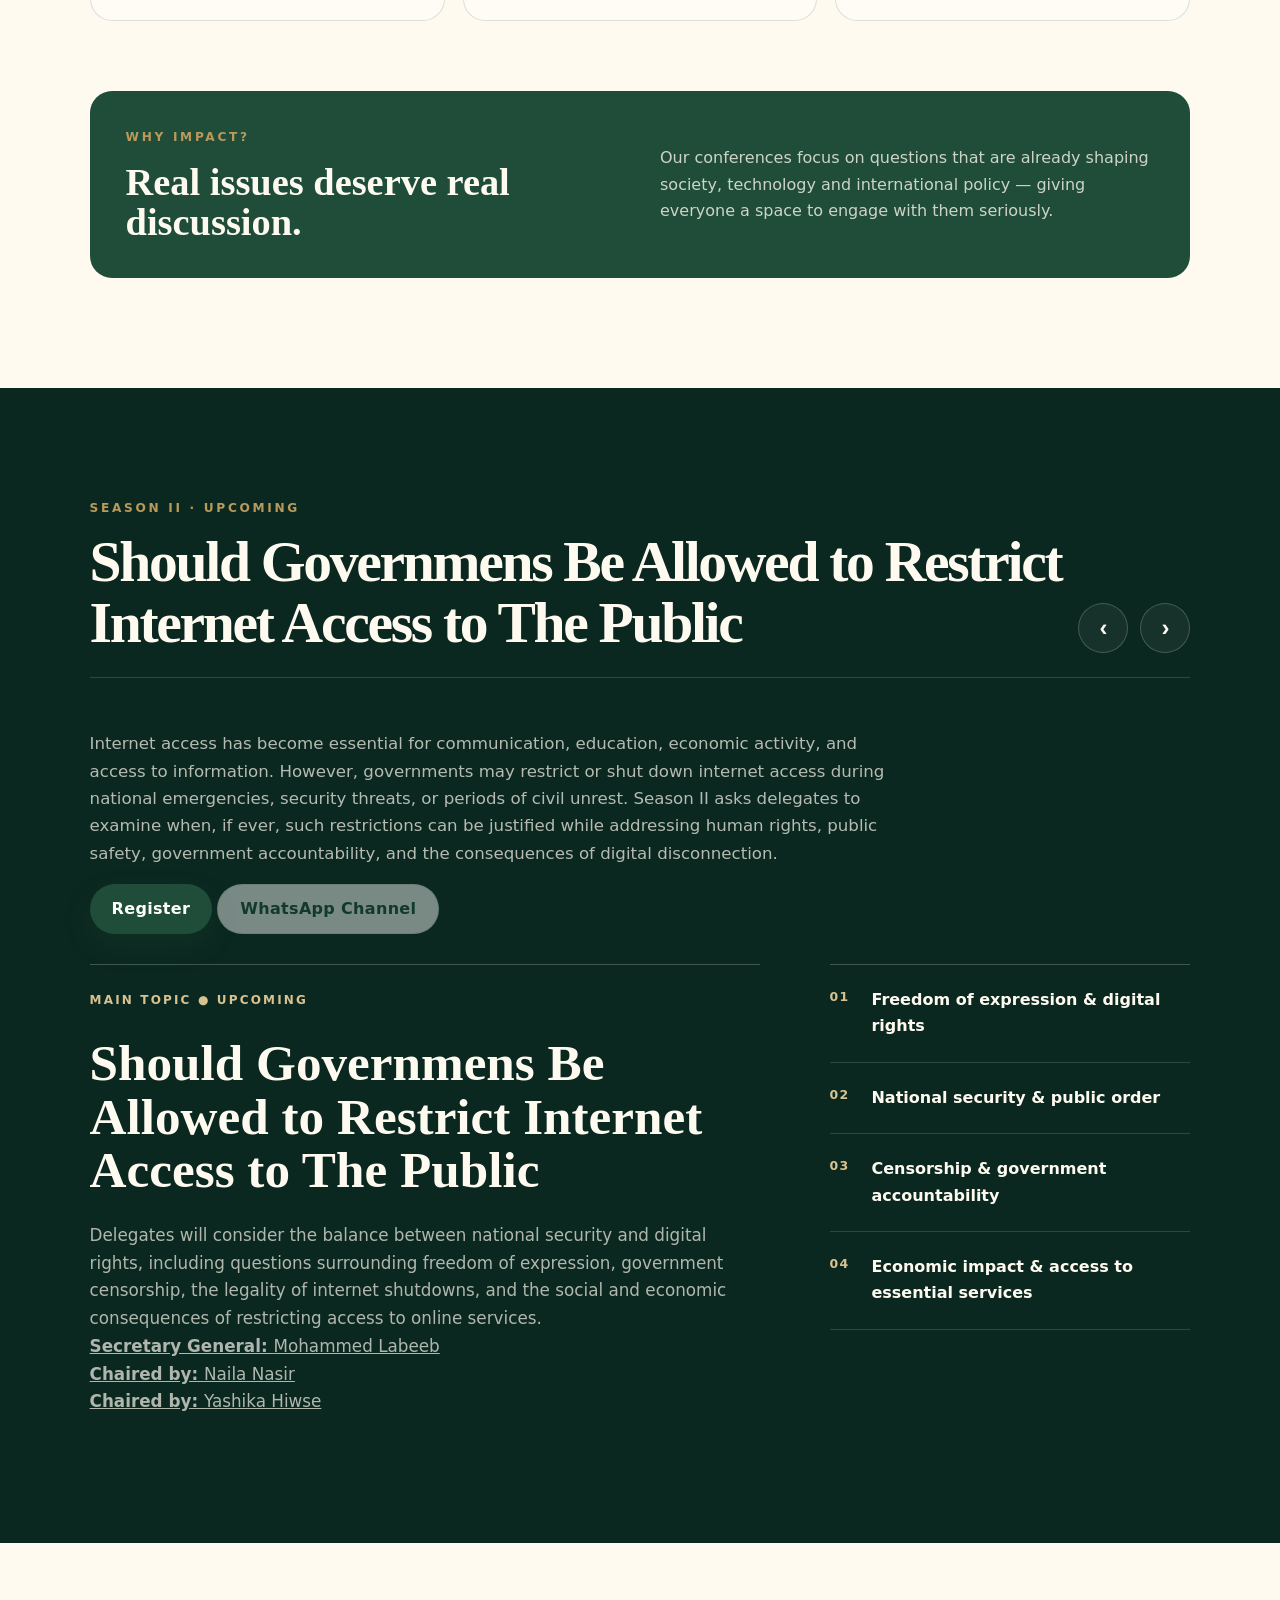
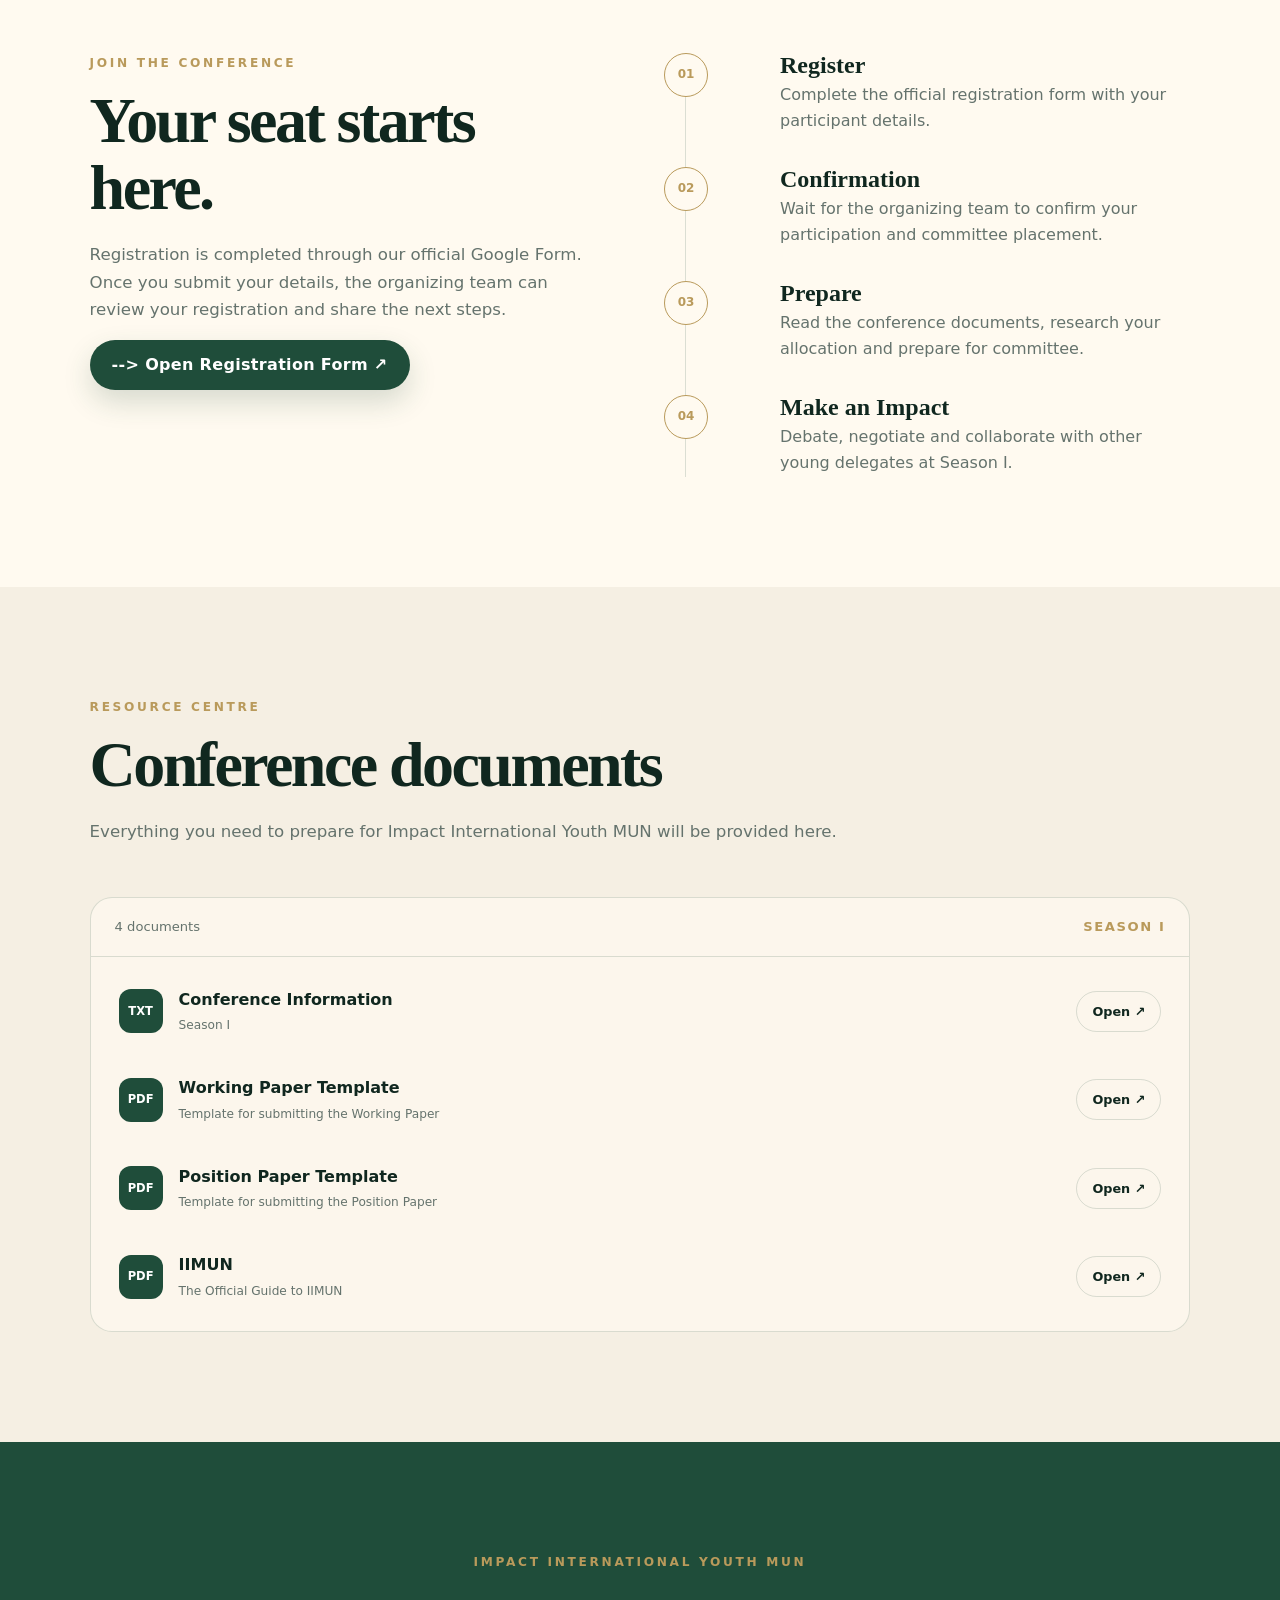
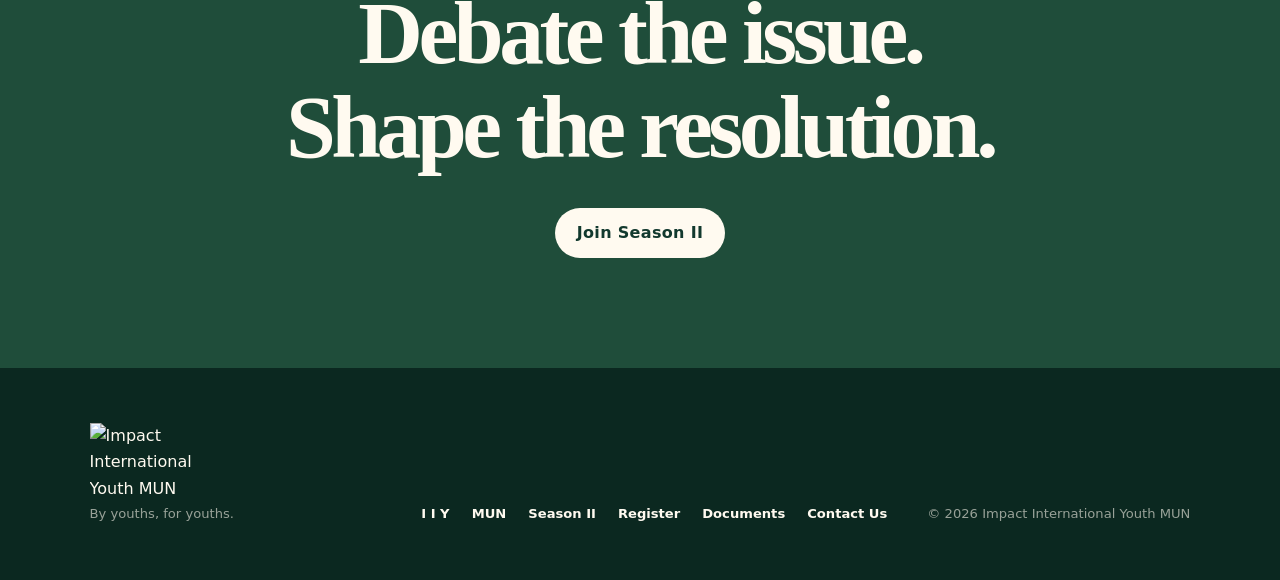
==== commit e94ee655: "Update index.html" ====
--- a/index.html
+++ b/index.html
@@ -50,7 +50,7 @@
     <section id="home" class="hero">
       <div class="hero-glow"></div>
       <div class="hero-content reveal">
-        <p class="eyebrow">SEASON I · YOUTH-LED DIPLOMACY</p>
+        <p class="eyebrow">SEASON II · YOUTH-LED DIPLOMACY</p>
         <h1>Where young voices<br><span>create impact.</span></h1>
         <p class="hero-copy">
           Impact International Youth MUN is a Model United Nations conference by youths, for youths —
@@ -144,7 +144,11 @@
             <div class="topic-tag">MAIN TOPIC ● UPCOMING </div>
             <h3>Should Governmens Be Allowed to Restrict Internet Access to The Public</h3>
             <p>
-              Delegates will consider the balance between national security and digital rights, including questions surrounding freedom of expression, government censorship, the legality of internet shutdowns, and the social and economic consequences of restricting access to online services. <br> <b>Chaired by: </b> Mohammed Labeeb
+              Delegates will consider the balance between national security and digital rights, including questions surrounding freedom of expression, government censorship, the legality of internet shutdowns, and the social and economic consequences of restricting access to online services. <u>
+<br> <b>Secretary General: </b> Mohammed Labeeb
+<br> <b>Chaired by: </b> Naila Nasir
+<br> <b>Chaired by: </b> Yashika Hiwse
+</u>
             </p>
           </div>
           <div class="topic-points reveal">
@@ -177,9 +181,9 @@
               including questions around oversight, transparency, data governance, responsibility
               when AI-assisted decisions go wrong, and equitable access to reliable technologies.
 <u>
-<br> <b>Chaired by: </b> Naila Nasir
-<br> <b>Chaired by: </b> Yashika Hiwse
-<br> <b>Secretary General: </b> Mohammed Labeeb</u>
+<br> <b>Secretary General: </b> Mohammed Labeeb
+<br> <b>Chaired by: </b> Mohammed Labeeb
+</u>
             </p>
           </div>
           <div class="topic-points reveal">
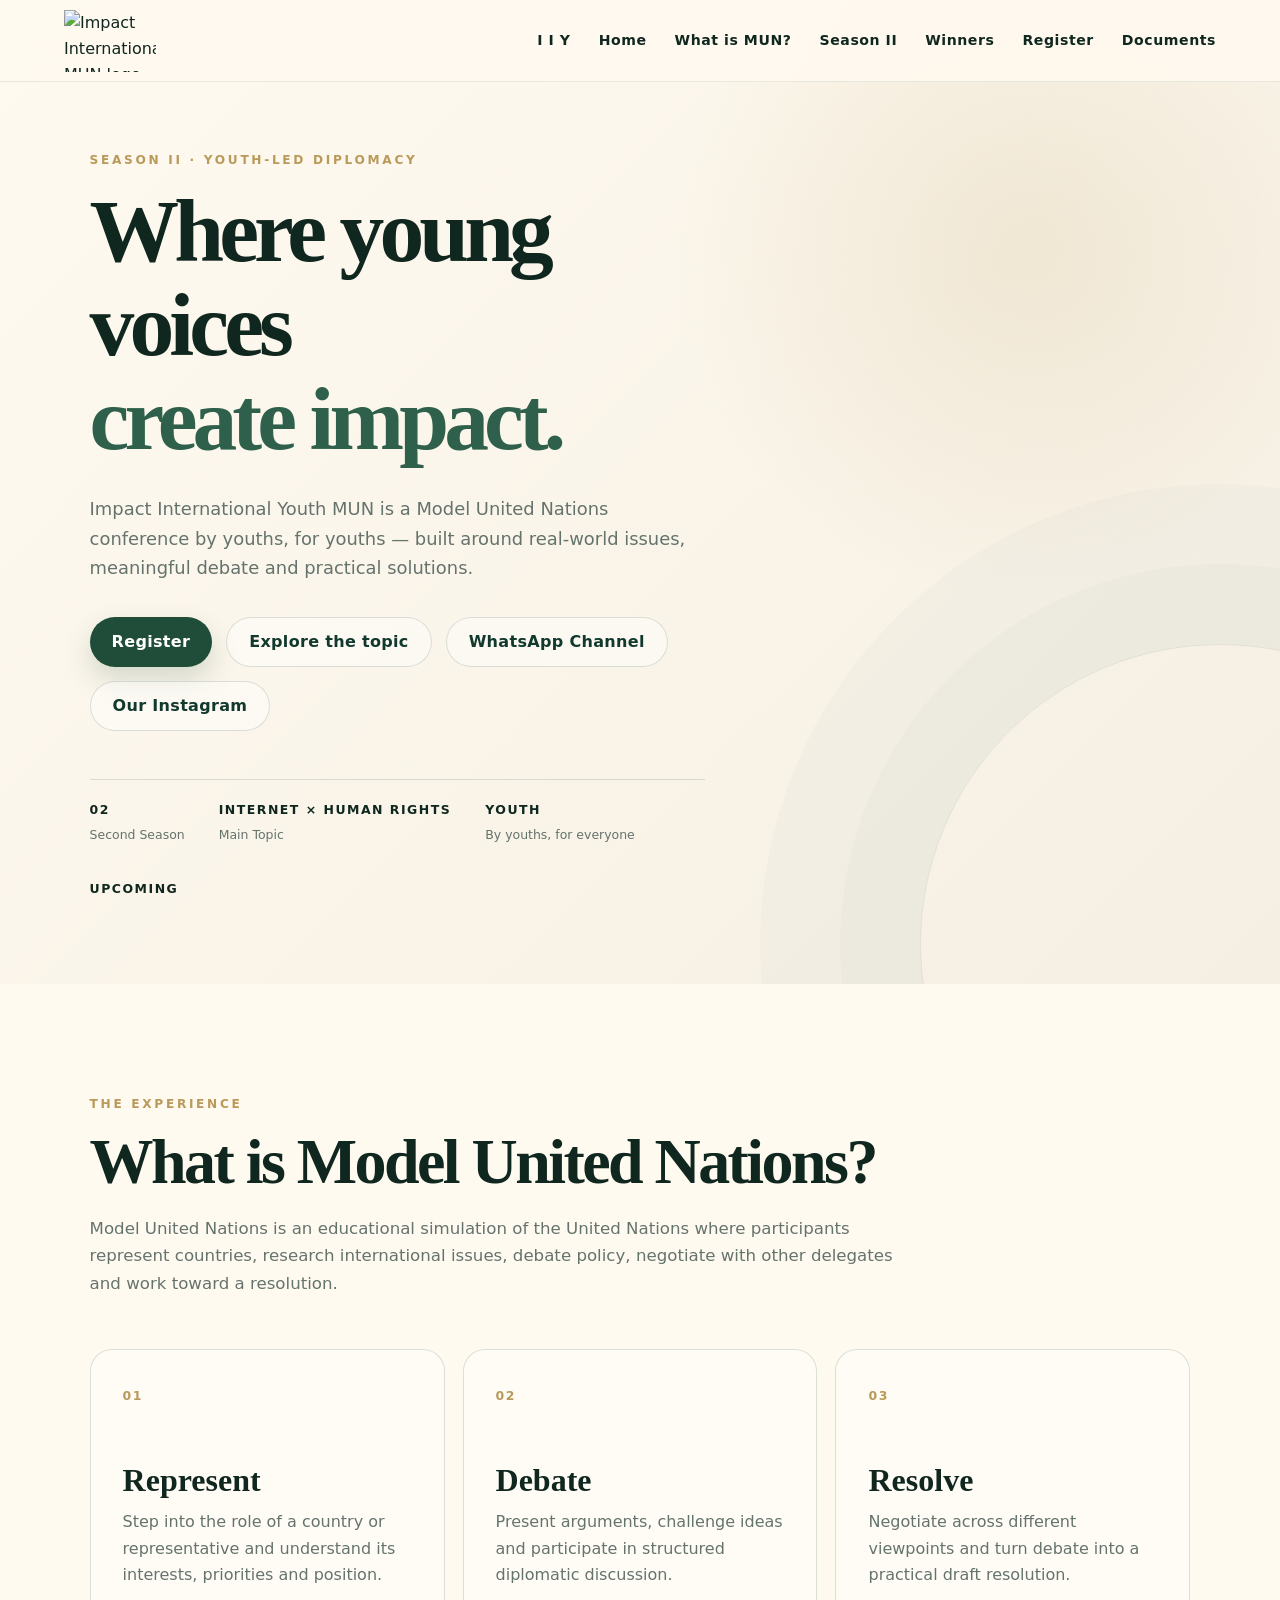
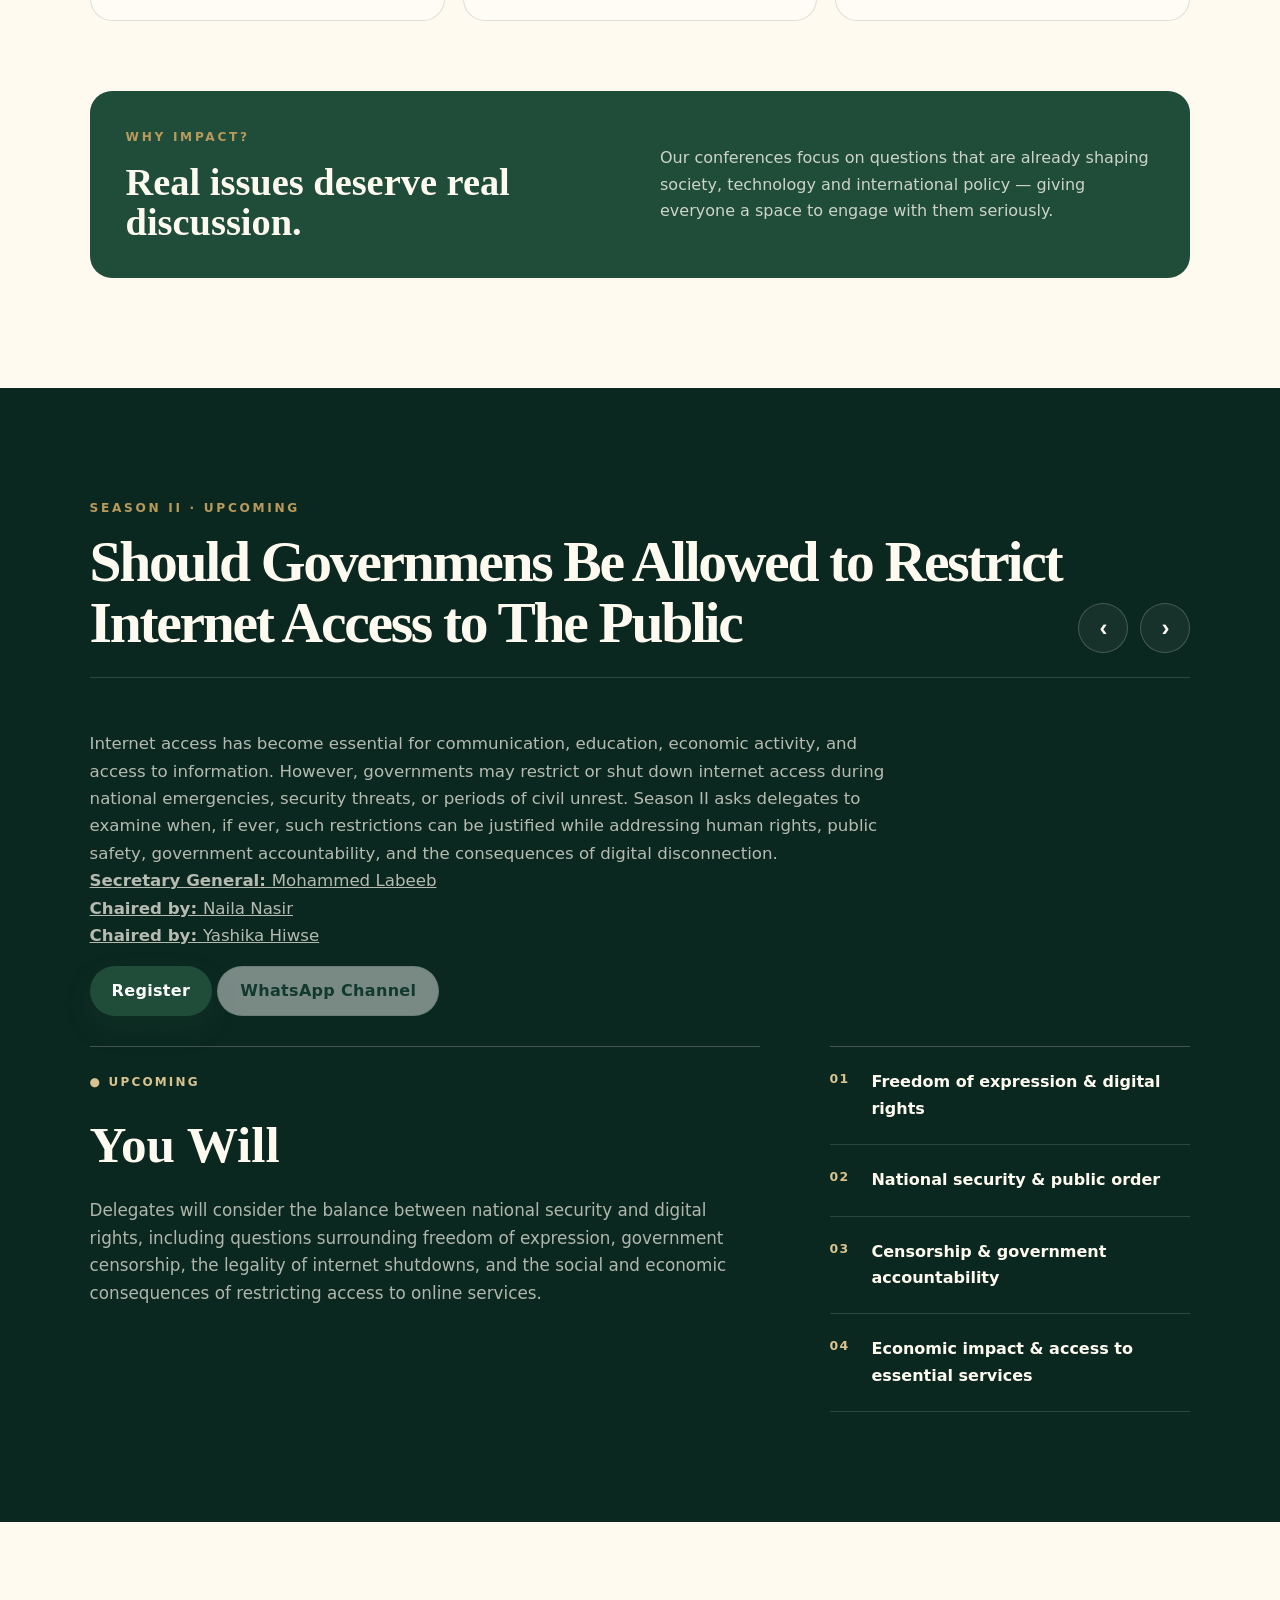
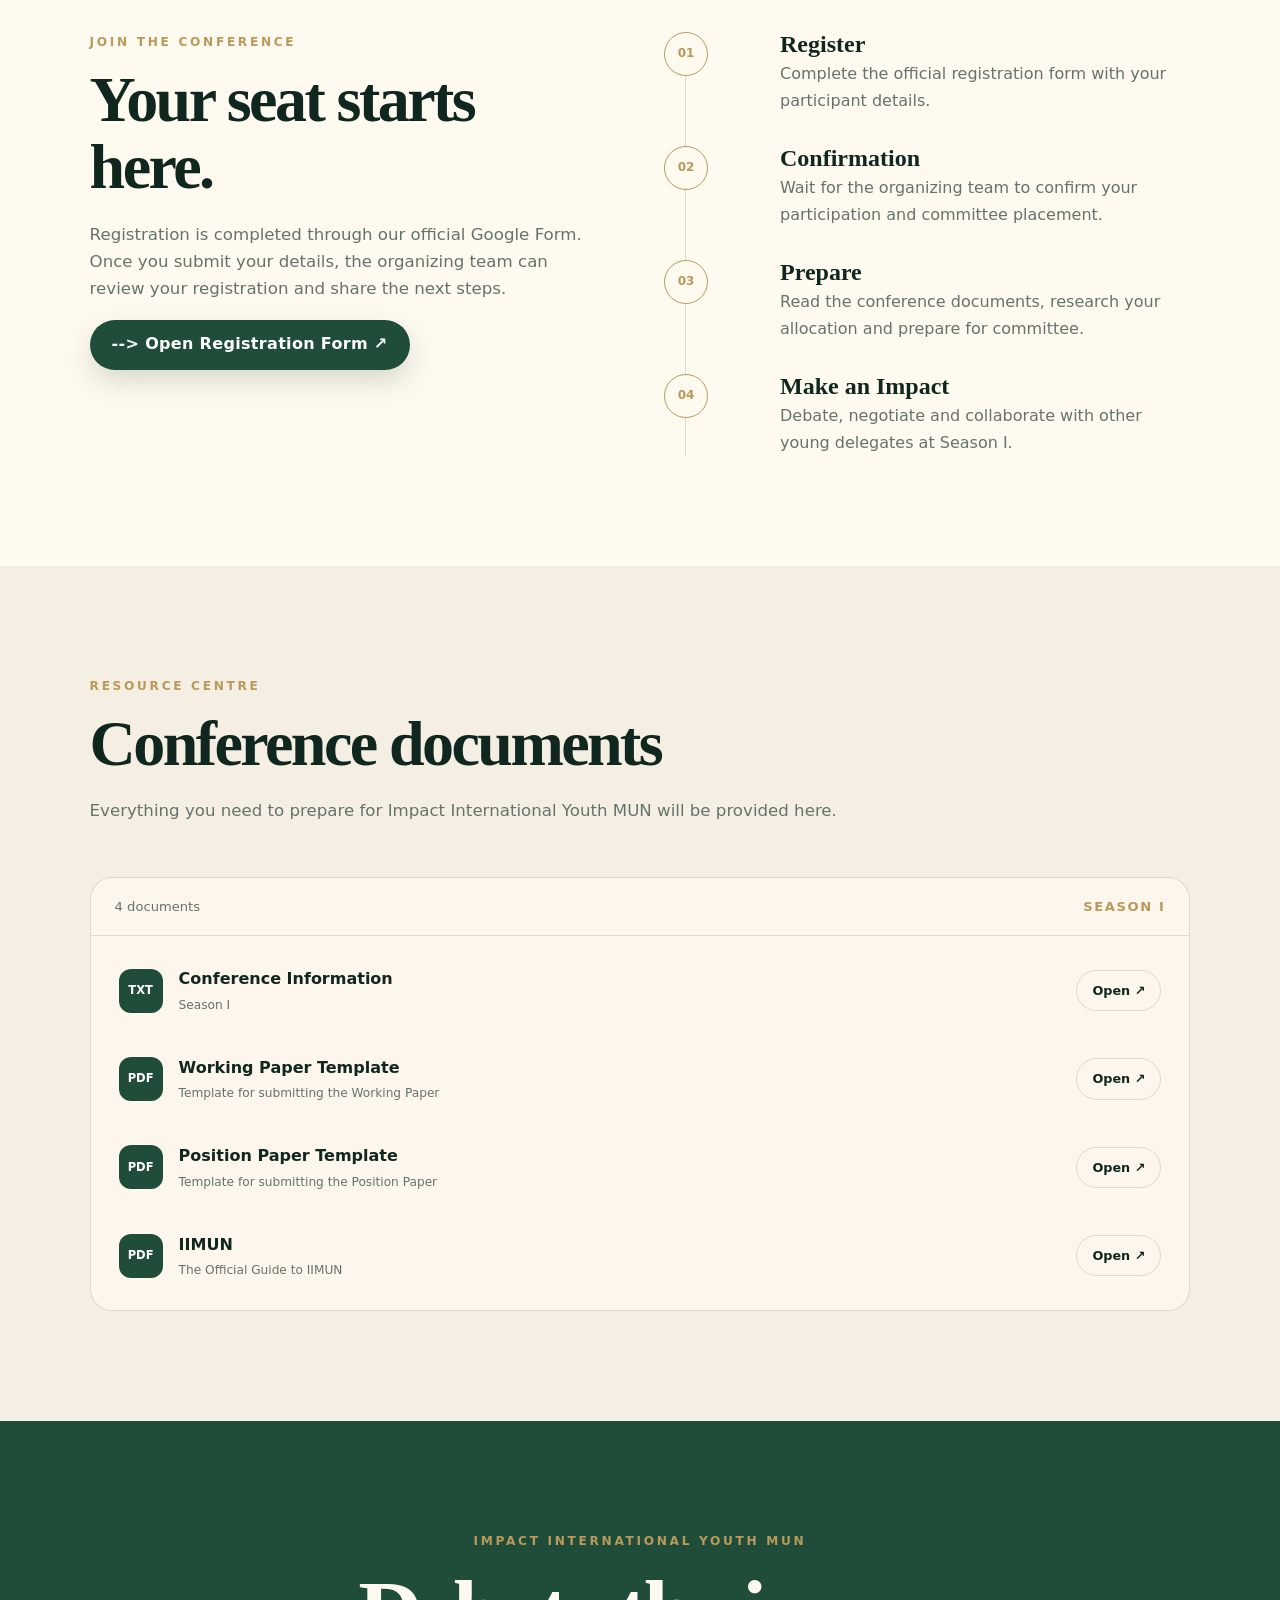
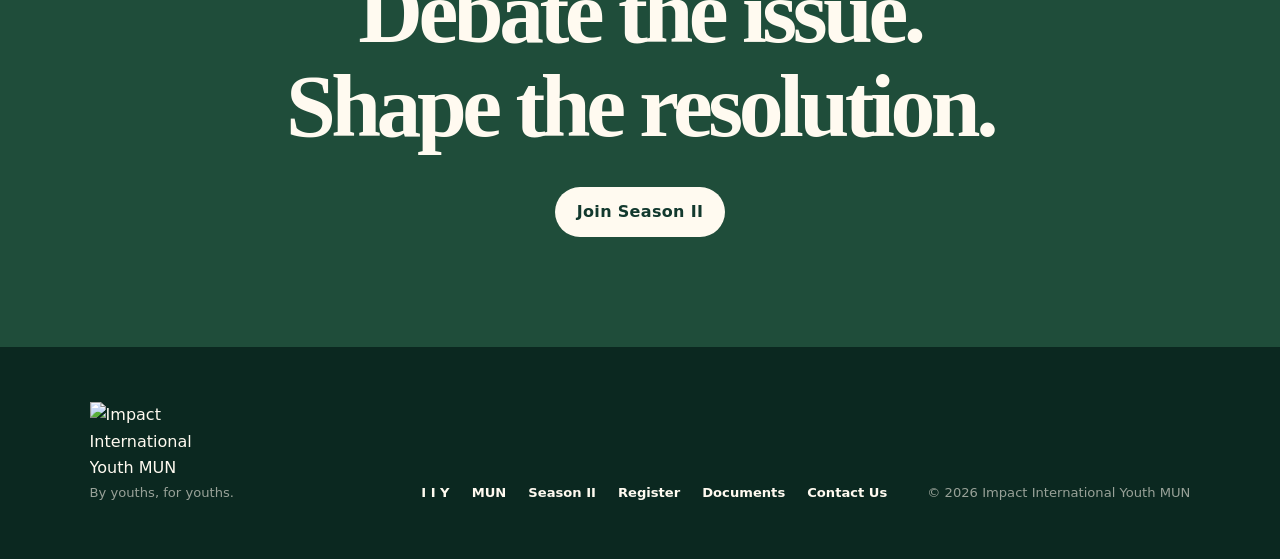
==== commit d9026170: "Update index.html" ====
--- a/index.html
+++ b/index.html
@@ -132,7 +132,11 @@
       <div class="season-content active" id="season-2-content" data-season="season-2" data-eyebrow="SEASON II · UPCOMING" data-title="Should Governmens Be Allowed to Restrict Internet Access to The Public">
         <div class="section-heading reveal" style="margin-bottom: 30px;">
           <p>
-            Internet access has become essential for communication, education, economic activity, and access to information. However, governments may restrict or shut down internet access during national emergencies, security threats, or periods of civil unrest. Season II asks delegates to examine when, if ever, such restrictions can be justified while addressing human rights, public safety, government accountability, and the consequences of digital disconnection.
+            Internet access has become essential for communication, education, economic activity, and access to information. However, governments may restrict or shut down internet access during national emergencies, security threats, or periods of civil unrest. Season II asks delegates to examine when, if ever, such restrictions can be justified while addressing human rights, public safety, government accountability, and the consequences of digital disconnection.<u style="colour: white">
+<br> <b>Secretary General: </b> Mohammed Labeeb
+<br> <b>Chaired by: </b> Naila Nasir
+<br> <b>Chaired by: </b> Yashika Hiwse
+</u>
           </p>
           <!--<a class="btn btn-ghost" href="winners.html">Explore The Winners of S1</a>-->
           <a class="btn btn-primary" href="#register">Register</a>
@@ -141,14 +145,10 @@
 
         <div class="topic-layout">
           <div class="topic-main reveal">
-            <div class="topic-tag">MAIN TOPIC ● UPCOMING </div>
-            <h3>Should Governmens Be Allowed to Restrict Internet Access to The Public</h3>
+            <div class="topic-tag">● UPCOMING </div>
+            <h3>You Will</h3>
             <p>
-              Delegates will consider the balance between national security and digital rights, including questions surrounding freedom of expression, government censorship, the legality of internet shutdowns, and the social and economic consequences of restricting access to online services. <u>
-<br> <b>Secretary General: </b> Mohammed Labeeb
-<br> <b>Chaired by: </b> Naila Nasir
-<br> <b>Chaired by: </b> Yashika Hiwse
-</u>
+              Delegates will consider the balance between national security and digital rights, including questions surrounding freedom of expression, government censorship, the legality of internet shutdowns, and the social and economic consequences of restricting access to online services. 
             </p>
           </div>
           <div class="topic-points reveal">
@@ -174,13 +174,13 @@
 
         <div class="topic-layout">
           <div class="topic-main reveal">
-            <div class="topic-tag">MAIN TOPIC ● ENDED</div>
-            <h3>How should governments and international institutions regulate the use of AI in mental healthcare?</h3>
+            <div class="topic-tag">● ENDED</div>
+            <h3>You Will</h3>
             <p>
               Delegates will consider the balance between innovation and patient protection,
               including questions around oversight, transparency, data governance, responsibility
               when AI-assisted decisions go wrong, and equitable access to reliable technologies.
-<u>
+<u style="colour: white">
 <br> <b>Secretary General: </b> Mohammed Labeeb
 <br> <b>Chaired by: </b> Mohammed Labeeb
 </u>
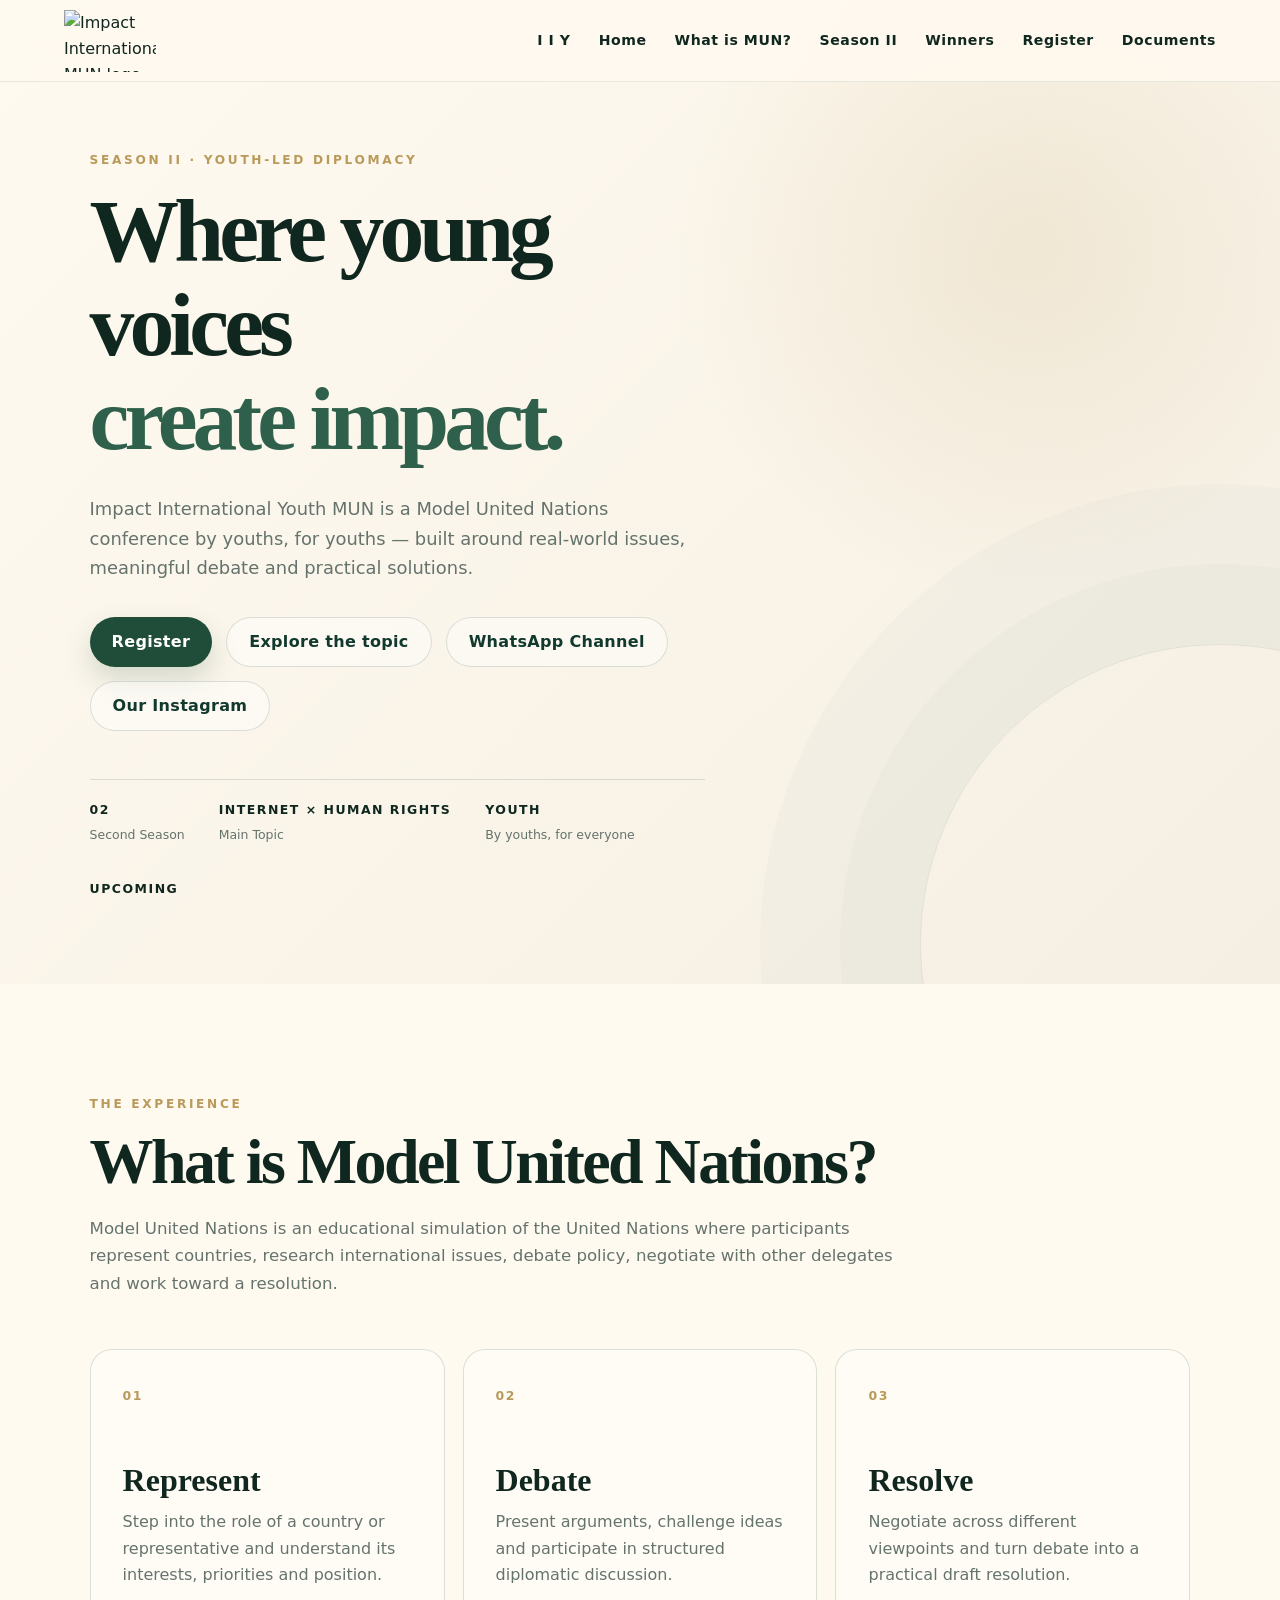
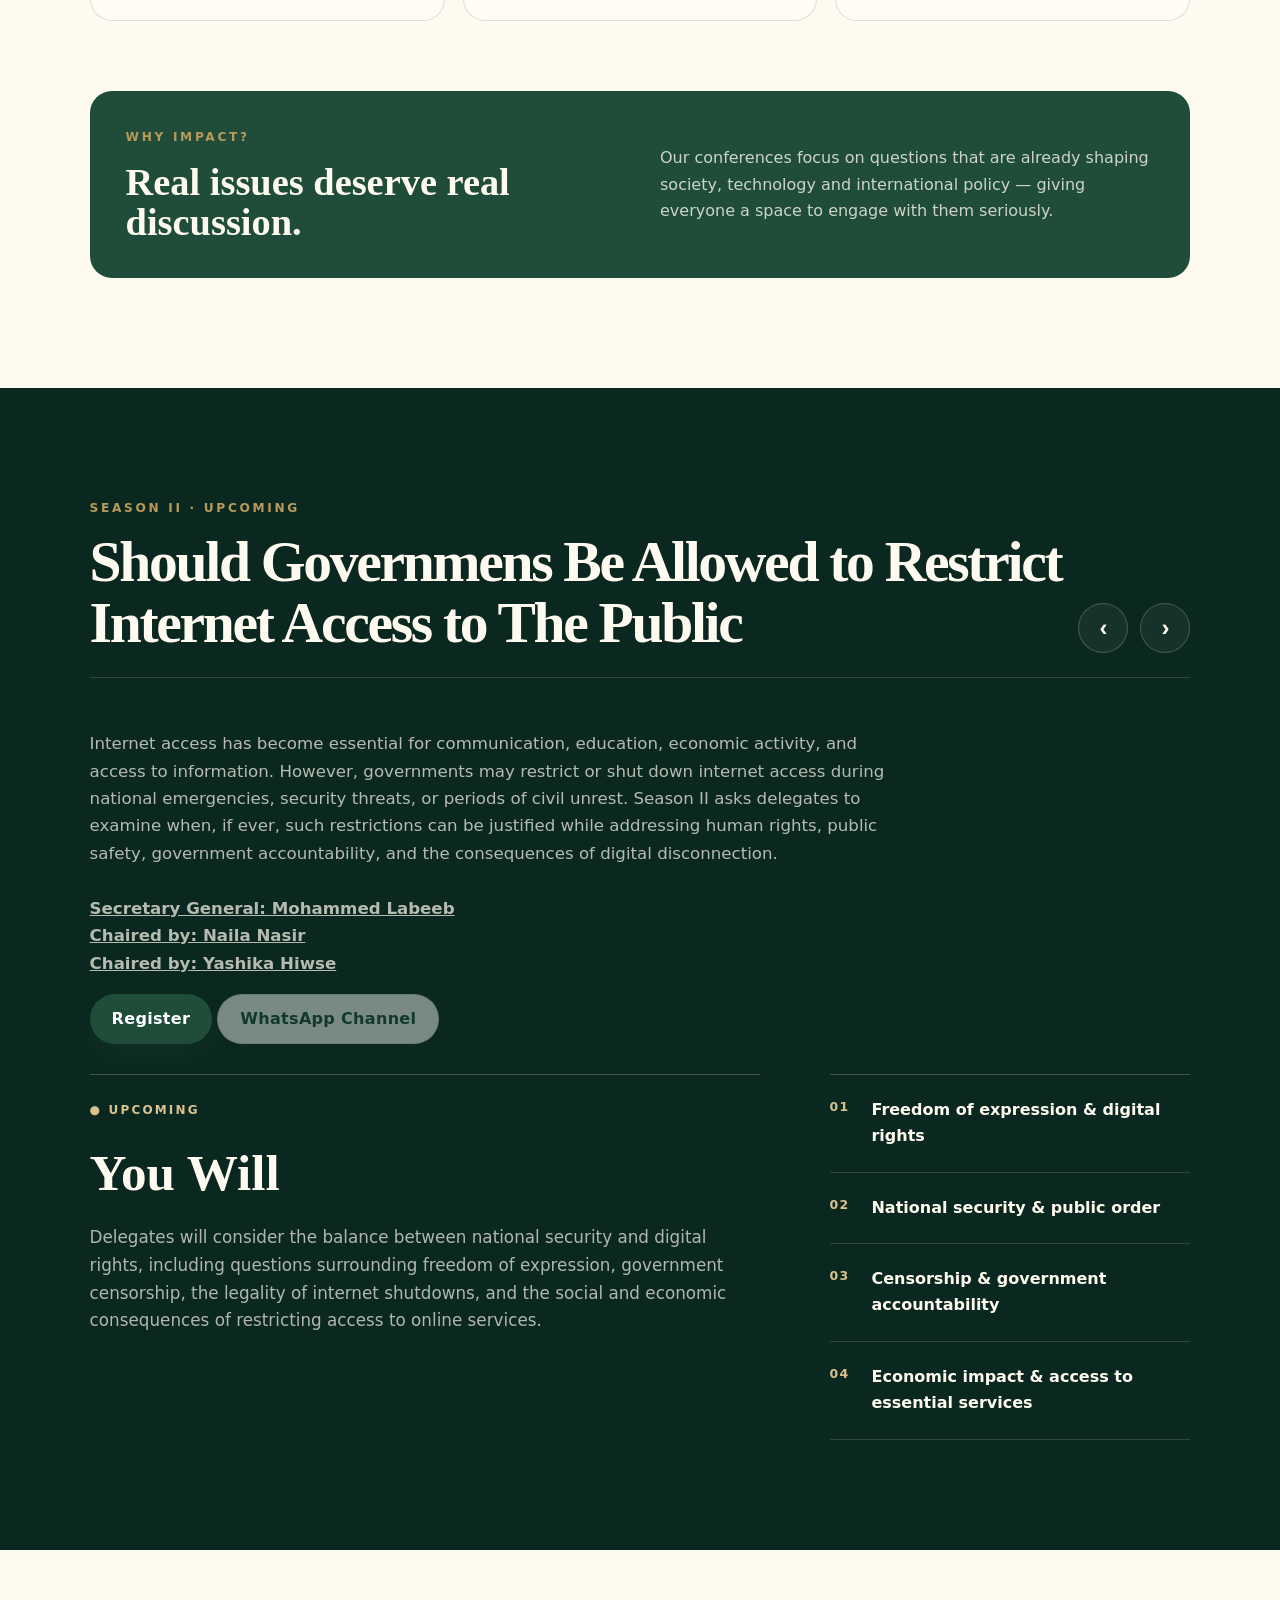
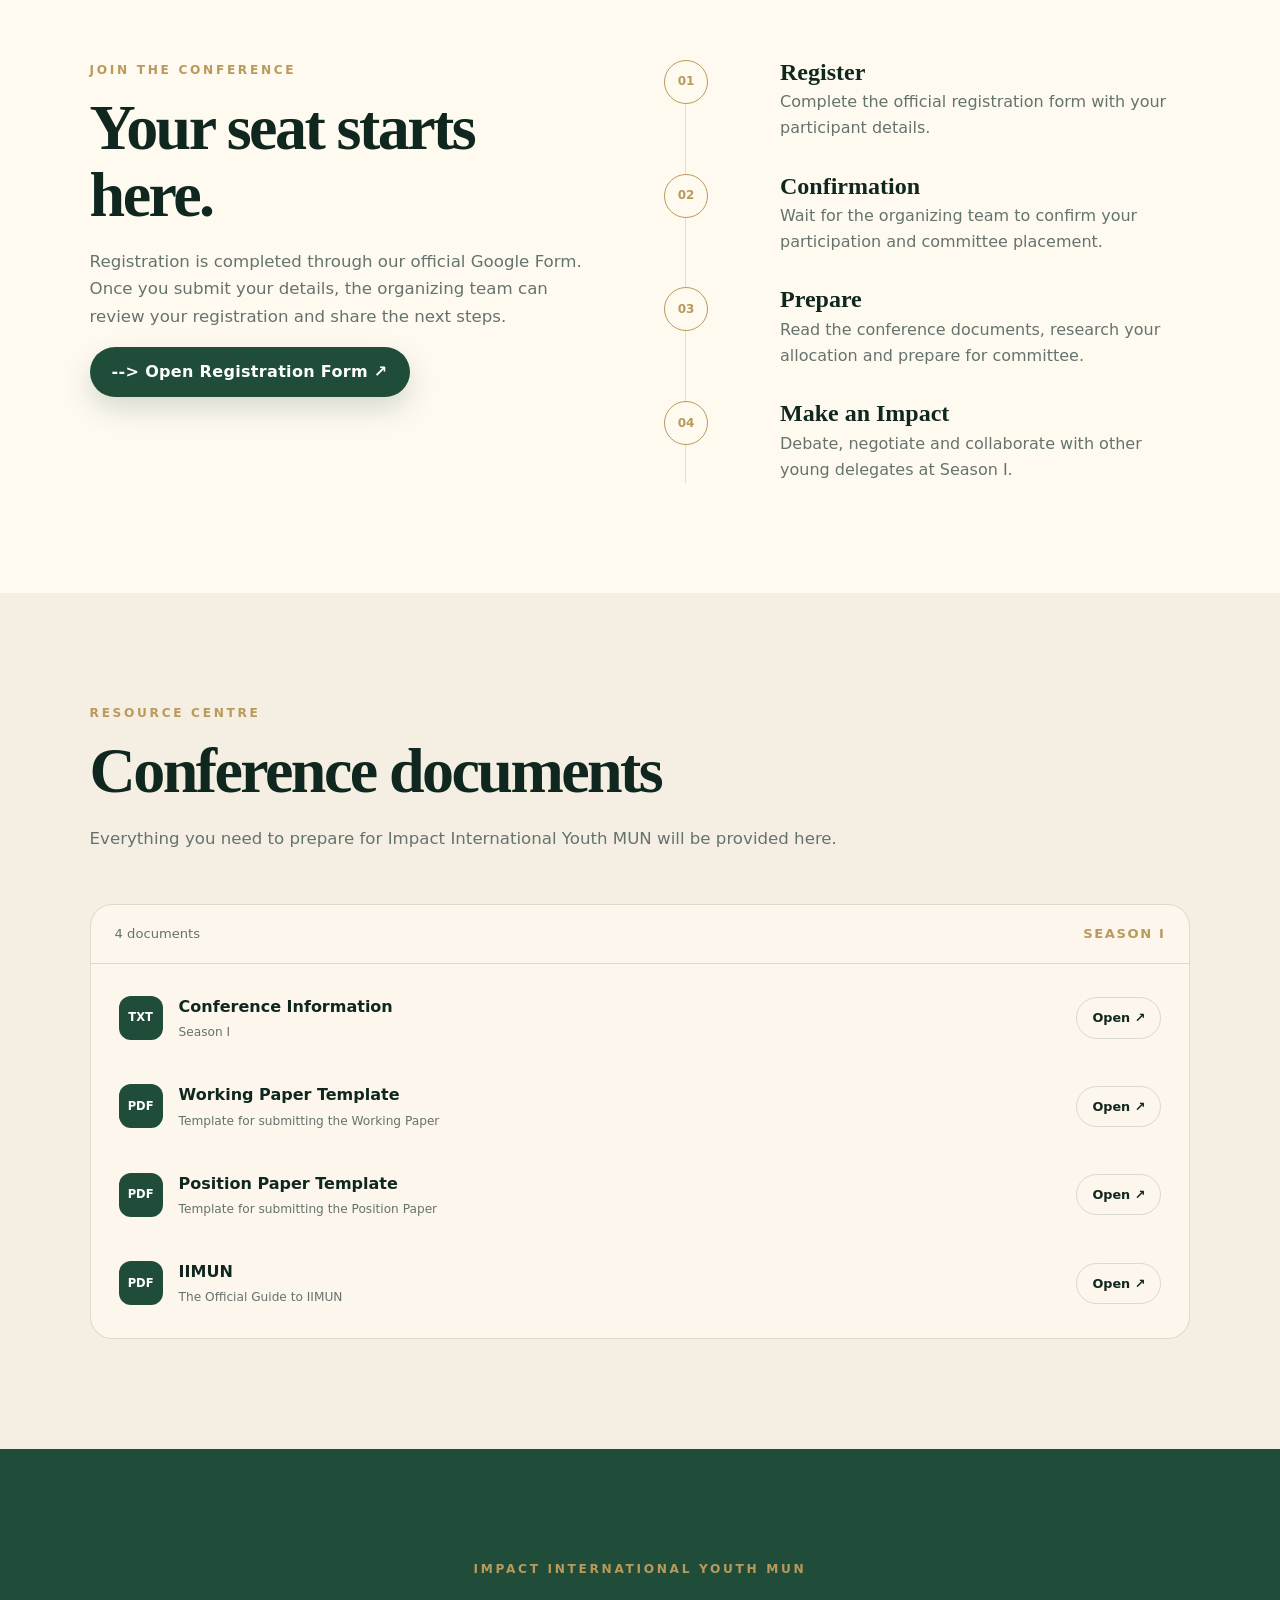
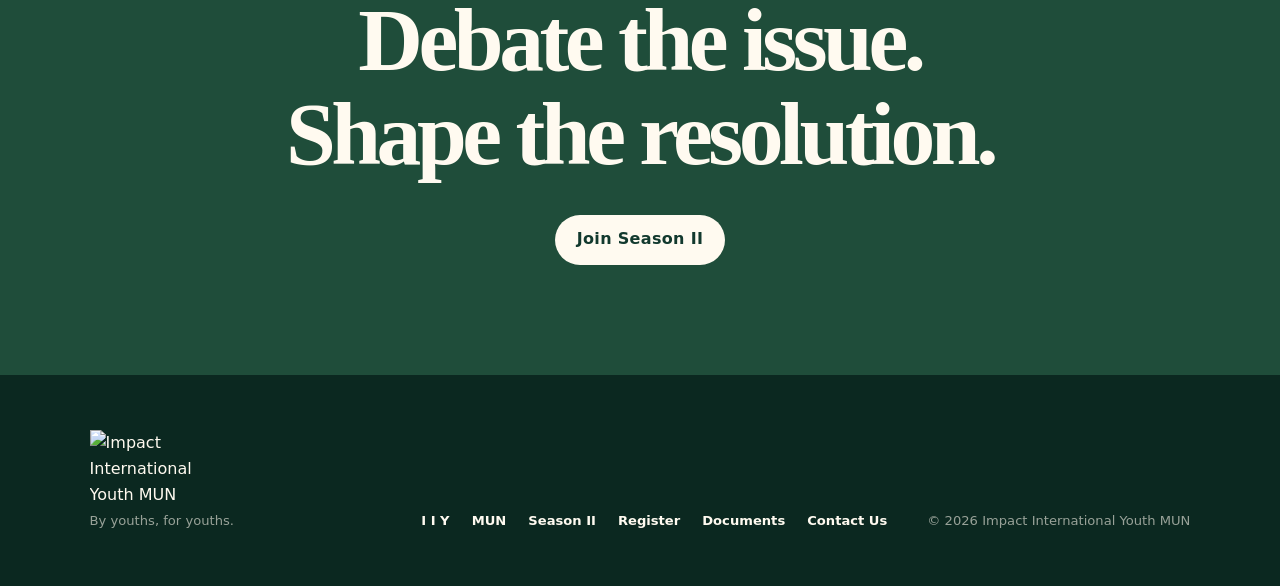
==== commit 52f46e71: "Update index.html" ====
--- a/index.html
+++ b/index.html
@@ -132,10 +132,10 @@
       <div class="season-content active" id="season-2-content" data-season="season-2" data-eyebrow="SEASON II · UPCOMING" data-title="Should Governmens Be Allowed to Restrict Internet Access to The Public">
         <div class="section-heading reveal" style="margin-bottom: 30px;">
           <p>
-            Internet access has become essential for communication, education, economic activity, and access to information. However, governments may restrict or shut down internet access during national emergencies, security threats, or periods of civil unrest. Season II asks delegates to examine when, if ever, such restrictions can be justified while addressing human rights, public safety, government accountability, and the consequences of digital disconnection.<u style="colour: white">
+            Internet access has become essential for communication, education, economic activity, and access to information. However, governments may restrict or shut down internet access during national emergencies, security threats, or periods of civil unrest. Season II asks delegates to examine when, if ever, such restrictions can be justified while addressing human rights, public safety, government accountability, and the consequences of digital disconnection.<br> <b><u style="colour: white">
 <br> <b>Secretary General: </b> Mohammed Labeeb
 <br> <b>Chaired by: </b> Naila Nasir
-<br> <b>Chaired by: </b> Yashika Hiwse
+<br> <b>Chaired by: </b> Yashika Hiwse</b>
 </u>
           </p>
           <!--<a class="btn btn-ghost" href="winners.html">Explore The Winners of S1</a>-->
@@ -167,7 +167,11 @@
           <p>
             Artificial intelligence is increasingly being used to support mental healthcare diagnosis. 
             Season I asks delegates to examine how its benefits can be encouraged while
-            addressing safety, accountability, privacy, bias and access.
+            addressing safety, accountability, privacy, bias and access. <br>
+<b><u style="colour: white">
+<br> <b>Secretary General: </b> Mohammed Labeeb
+<br> <b>Chaired by: </b> Mohammed Labeeb</b>
+</u>
           </p>
           <a class="btn btn-ghost" href="winners.html">Explore The Winners of S1</a>
         </div>
@@ -180,10 +184,7 @@
               Delegates will consider the balance between innovation and patient protection,
               including questions around oversight, transparency, data governance, responsibility
               when AI-assisted decisions go wrong, and equitable access to reliable technologies.
-<u style="colour: white">
-<br> <b>Secretary General: </b> Mohammed Labeeb
-<br> <b>Chaired by: </b> Mohammed Labeeb
-</u>
+
             </p>
           </div>
           <div class="topic-points reveal">
